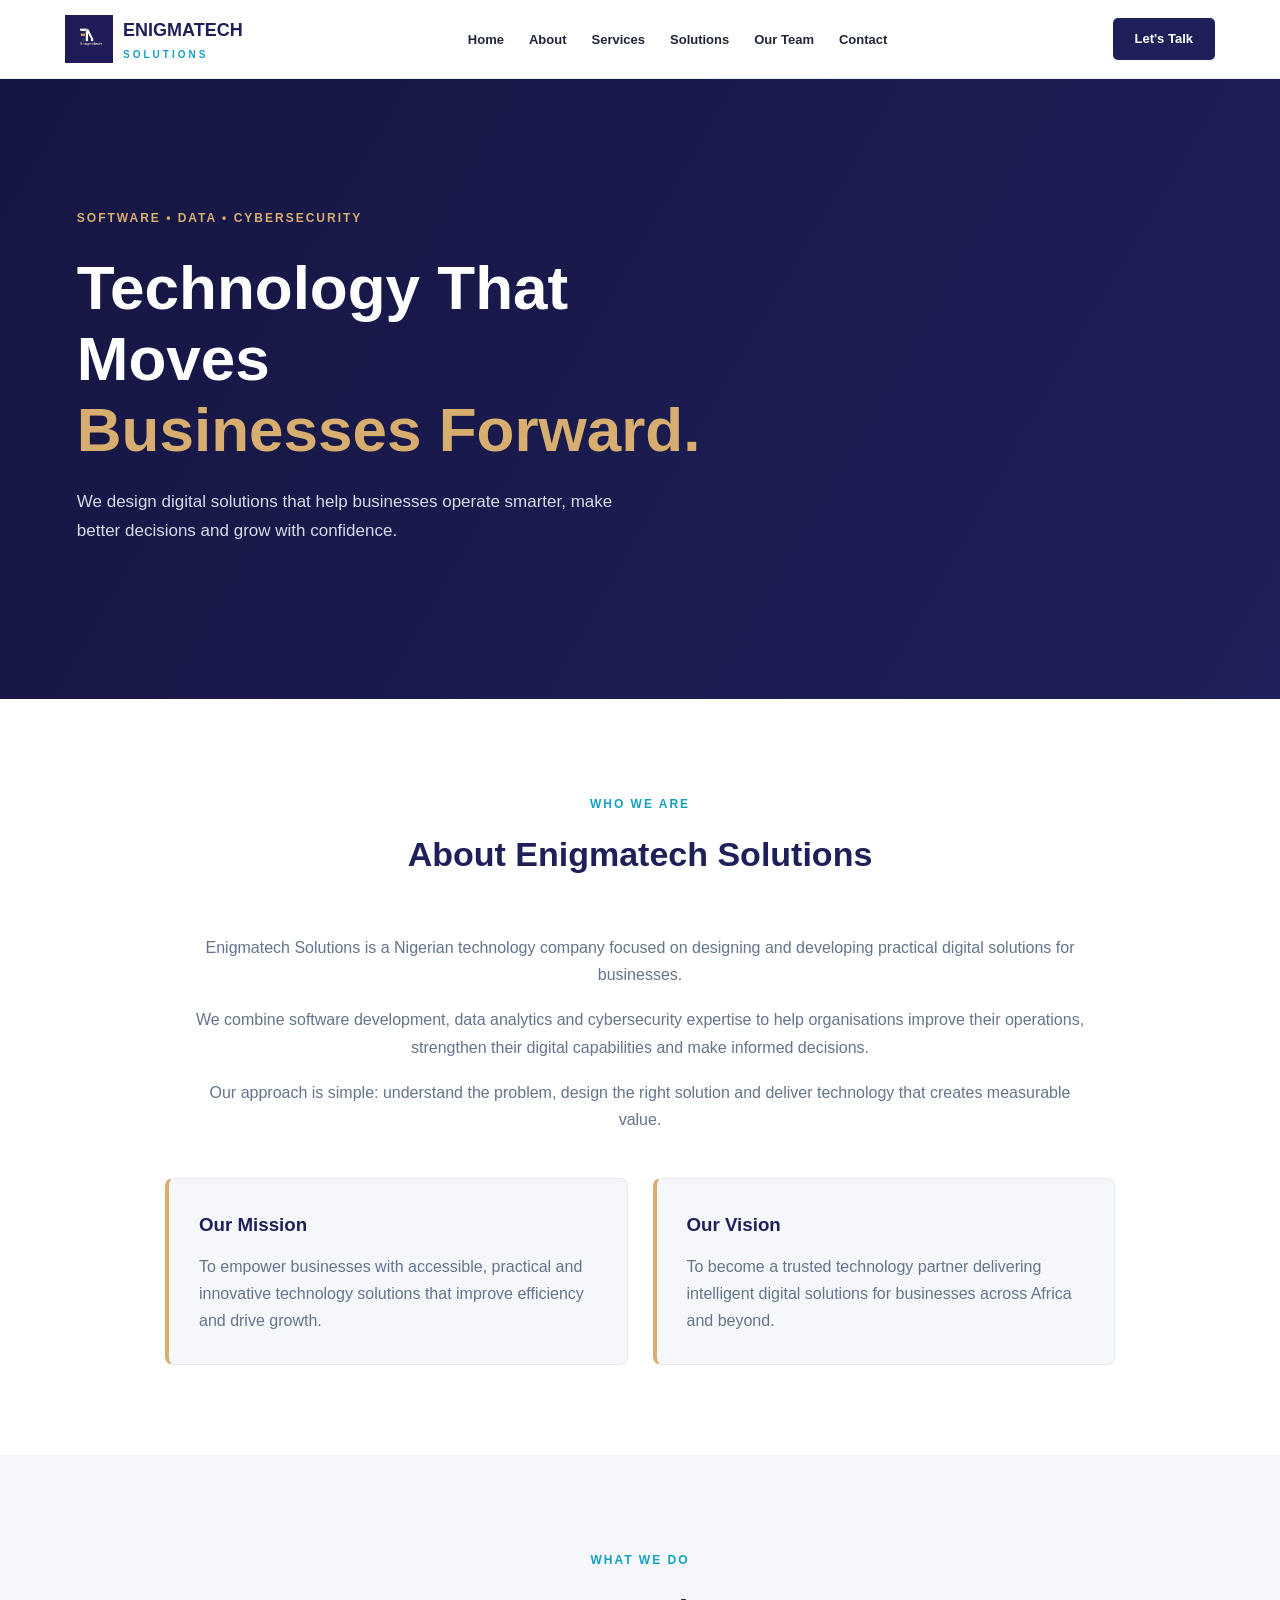
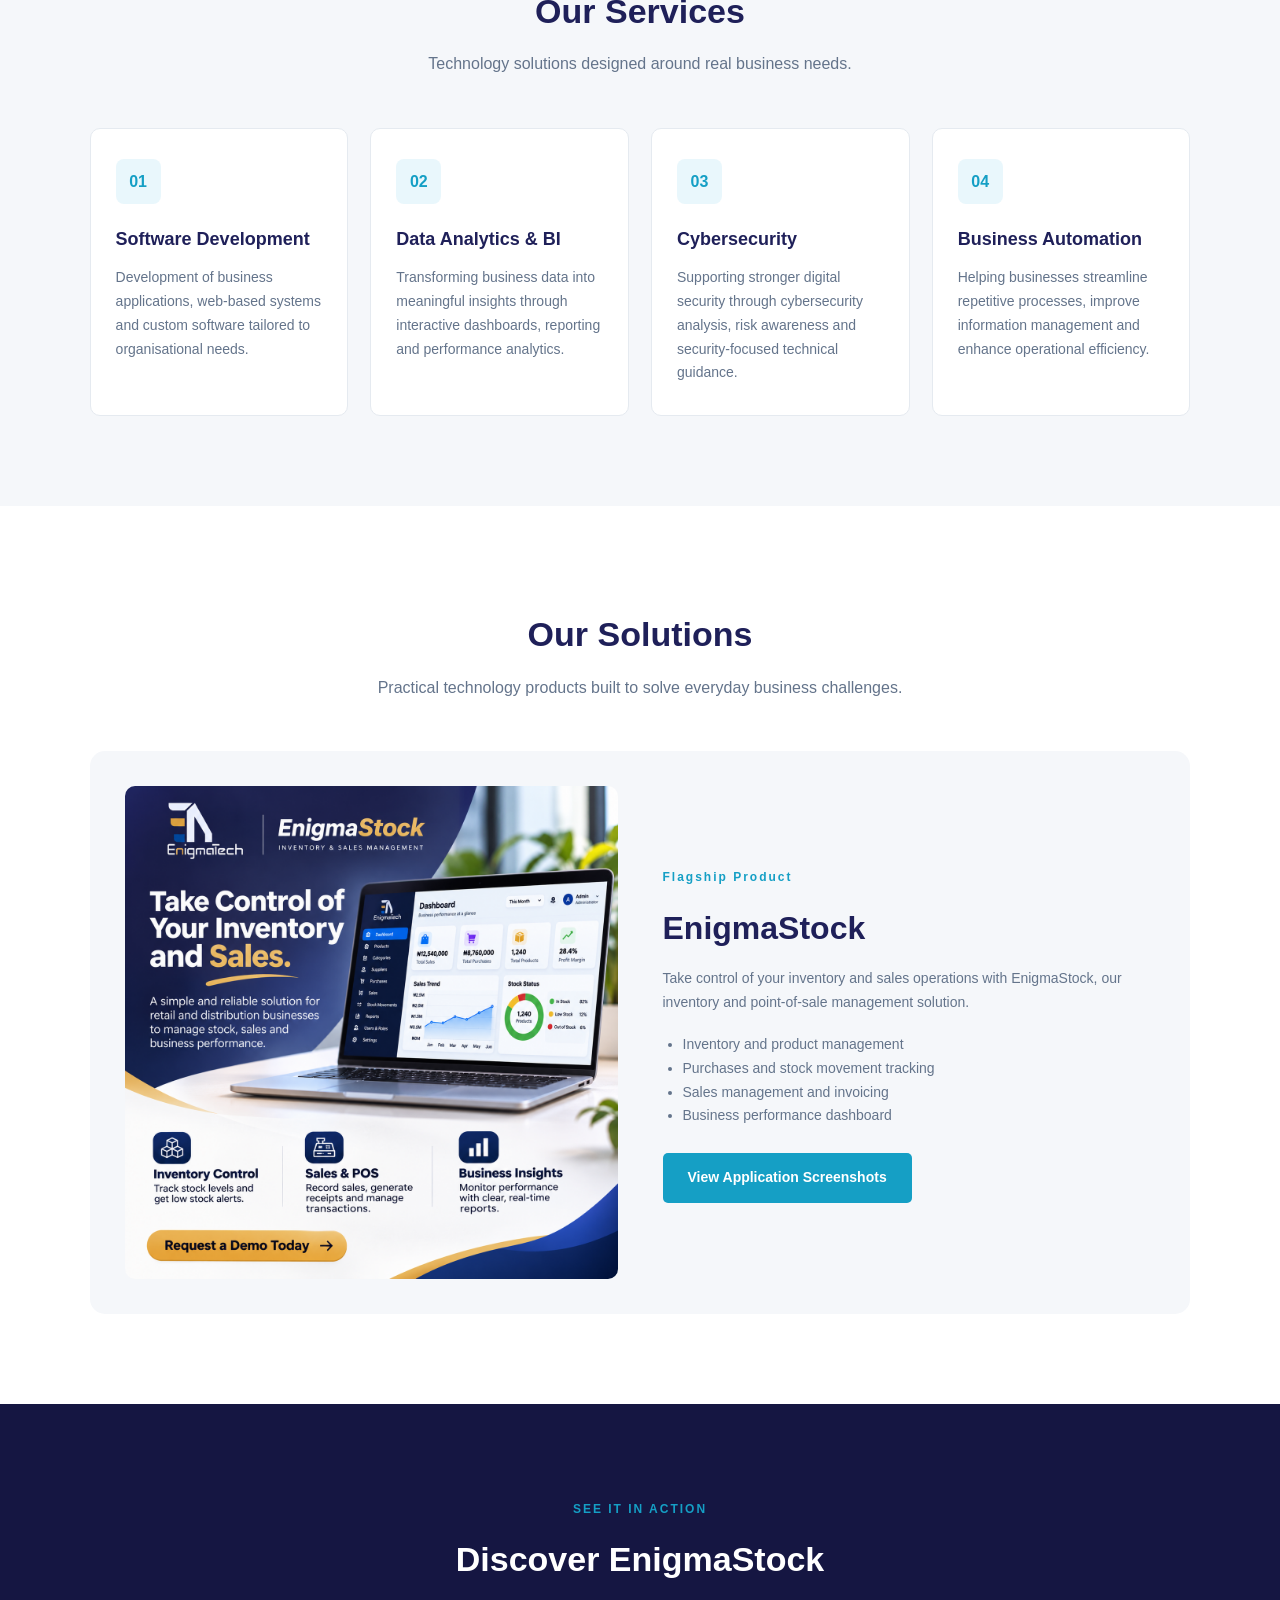
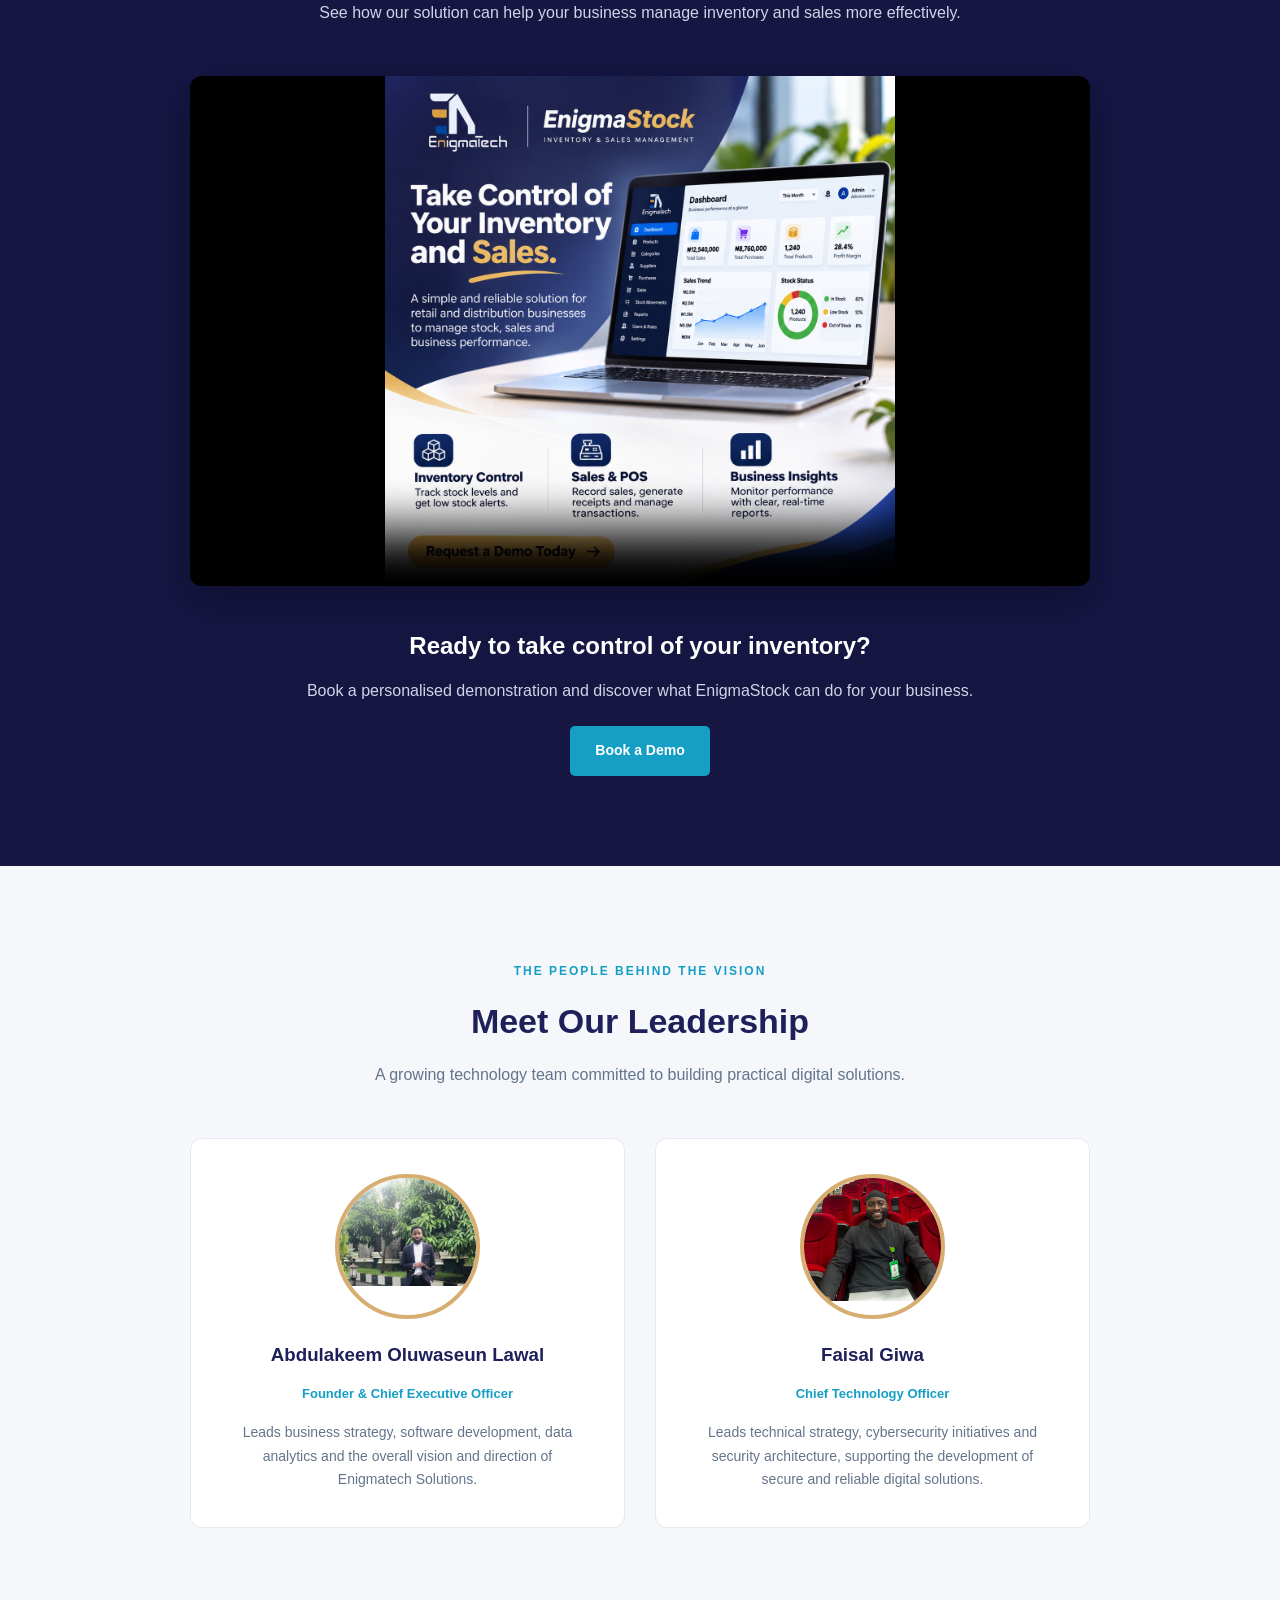
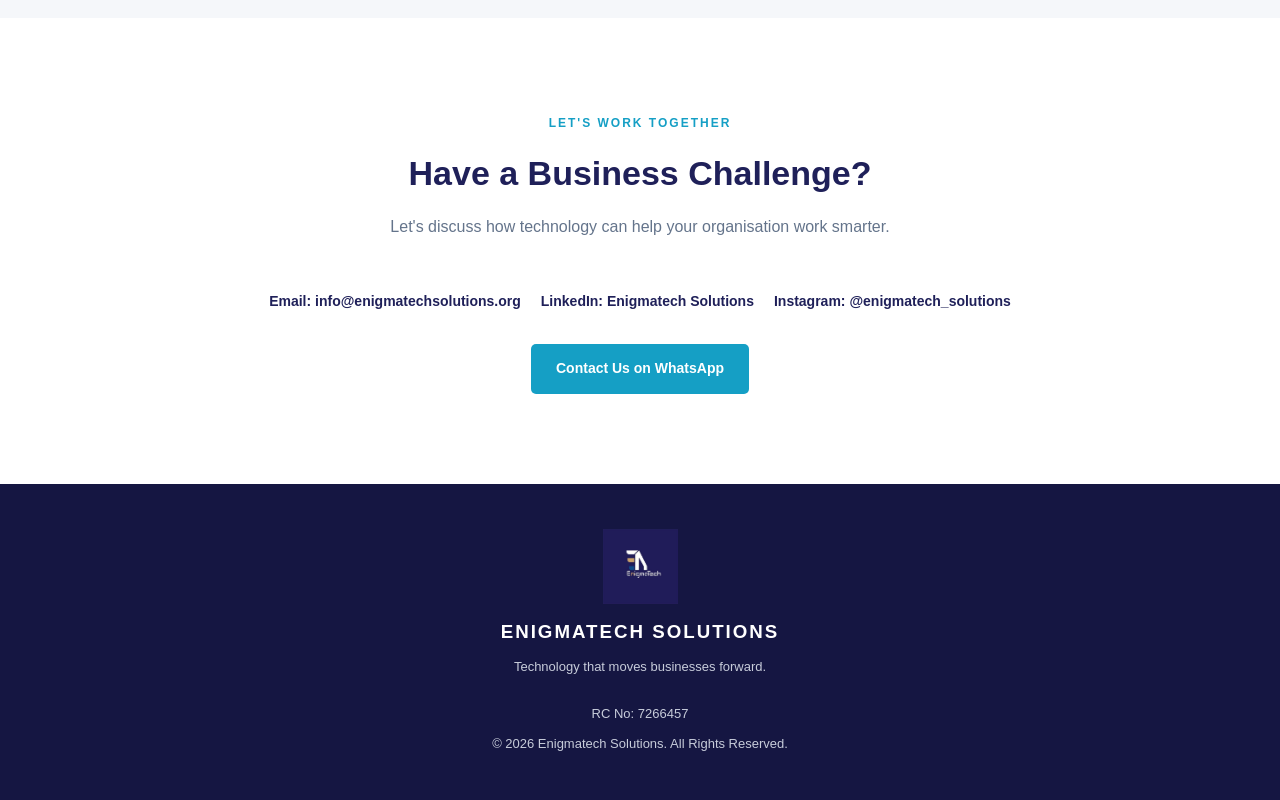
==== index.html @ f49ff9d3 "Add files via upload" ====
﻿
<!DOCTYPE html>
<html lang="en">
<head>
    <meta charset="UTF-8">
    <meta name="viewport" content="width=device-width, initial-scale=1.0">

    <meta name="description" content="Enigmatech Solutions designs digital business solutions through software development, data analytics and cybersecurity.">

    <title>Enigmatech Solutions | Digital Business Solutions</title>

    <link rel="stylesheet" href="style.css">
</head>

<body>

    <!-- NAVIGATION -->
    <header class="header">
        <nav class="navbar">

            <a href="#home" class="brand">
                <img src="images/enigmatech-logo.jpeg"
                     alt="Enigmatech Solutions Logo">
                <span>ENIGMATECH <small>SOLUTIONS</small></span>
            </a>

            <ul class="nav-links">
                <li><a href="#home">Home</a></li>
                <li><a href="#about">About</a></li>
                <li><a href="#services">Services</a></li>
                <li><a href="#solutions">Solutions</a></li>
                <li><a href="#team">Our Team</a></li>
                <li><a href="#contact">Contact</a></li>
            </ul>

            <a href="#contact" class="nav-button">Let's Talk</a>

        </nav>
    </header>


    <main>

        <!-- HERO SECTION -->
        <section id="home" class="hero">

            <div class="hero-content">

                <span class="eyebrow">
                    SOFTWARE • DATA • CYBERSECURITY
                </span>


                <h1>
                    Technology That Moves
                    <span>Businesses Forward.</span>
                </h1>

                <p>
                    We design digital solutions that help businesses
                    operate smarter, make better decisions and grow
                    with confidence.
                </p>
            </div>


        </section>


        <!-- ABOUT SECTION -->
        <section id="about" class="section about">

            <div class="section-heading">
                <span class="eyebrow">WHO WE ARE</span>
                <h2>About Enigmatech Solutions</h2>
            </div>

            <div class="about-content">

                <p>
                    Enigmatech Solutions is a Nigerian technology
                    company focused on designing and developing
                    practical digital solutions for businesses.
                </p>

                <p>
                    We combine software development, data analytics
                    and cybersecurity expertise to help organisations
                    improve their operations, strengthen their
                    digital capabilities and make informed decisions.
                </p>

                <p>
                    Our approach is simple: understand the problem,
                    design the right solution and deliver technology
                    that creates measurable value.
                </p>

            </div>

            <div class="mission-grid">

                <div class="mission-card">
                    <h3>Our Mission</h3>
                    <p>
                        To empower businesses with accessible,
                        practical and innovative technology solutions
                        that improve efficiency and drive growth.
                    </p>
                </div>

                <div class="mission-card">
                    <h3>Our Vision</h3>
                    <p>
                        To become a trusted technology partner
                        delivering intelligent digital solutions
                        for businesses across Africa and beyond.
                    </p>
                </div>

            </div>

        </section>


        <!-- SERVICES SECTION -->
        <section id="services" class="section services">

            <div class="section-heading">
                <span class="eyebrow">WHAT WE DO</span>
                <h2>Our Services</h2>
                <p>
                    Technology solutions designed around real
                    business needs.
                </p>
            </div>

            <div class="services-grid">

                <article class="service-card">
                    <div class="service-icon">01</div>
                    <h3>Software Development</h3>
                    <p>
                        Development of business applications,
                        web-based systems and custom software
                        tailored to organisational needs.
                    </p>
                </article>

                <article class="service-card">
                    <div class="service-icon">02</div>
                    <h3>Data Analytics & BI</h3>
                    <p>
                        Transforming business data into meaningful
                        insights through interactive dashboards,
                        reporting and performance analytics.
                    </p>
                </article>

                <article class="service-card">
                    <div class="service-icon">03</div>
                    <h3>Cybersecurity</h3>
                    <p>
                        Supporting stronger digital security through
                        cybersecurity analysis, risk awareness and
                        security-focused technical guidance.
                    </p>
                </article>

                <article class="service-card">
                    <div class="service-icon">04</div>
                    <h3>Business Automation</h3>
                    <p>
                        Helping businesses streamline repetitive
                        processes, improve information management
                        and enhance operational efficiency.
                    </p>
                </article>

            </div>

        </section>


        <!-- SOLUTIONS SECTION -->
        <section class="solutions section" id="solutions">
            <div class="container">
                <div class="section-heading">
                    <h2>Our Solutions</h2>
                    <p>Practical technology products built to solve everyday business challenges.</p>
                </div>

                <div class="solution-card">

                    <div class="solution-image">
                        <a href="images/enigmastock-promo.png" target="_blank">
                            <img src="images/enigmastock-promo.png"
                                 alt="EnigmaStock Inventory Management Software">
                        </a>
                    </div>

                    <div class="solution-content">
                        <span class="eyebrow">Flagship Product</span>
                        <h3>EnigmaStock</h3>

                        <p>
                            Take control of your inventory and sales operations with
                            EnigmaStock, our inventory and point-of-sale management solution.
                        </p>

                        <ul>
                            <li>Inventory and product management</li>
                            <li>Purchases and stock movement tracking</li>
                            <li>Sales management and invoicing</li>
                            <li>Business performance dashboard</li>
                        </ul>

                        <a href="screenshots.html" class="btn btn-primary">
                            View Application Screenshots
                        </a>
                    </div>
                </div>
            </div>
        </section>




        <!-- VIDEO / DEMO SECTION -->
        <section id="demo" class="section demo">

            <div class="section-heading">
                <span class="eyebrow">SEE IT IN ACTION</span>
                <h2>Discover EnigmaStock</h2>
                <p>
                    See how our solution can help your business
                    manage inventory and sales more effectively.
                </p>
            </div>

            <div class="video-container">

                <video controls preload="metadata"
                       poster="images/enigmastock-promo.png">

                    <source src="videos/enigmastock-teaser.mp4"
                            type="video/mp4">

                    Your browser does not support video playback.

                </video>

            </div>

            <div class="demo-cta">
                <h3>Ready to take control of your inventory?</h3>

                <p>
                    Book a personalised demonstration and discover
                    what EnigmaStock can do for your business.
                </p>

                <a href="#contact" class="btn btn-primary">
                    Book a Demo
                </a>
            </div>

        </section>


        <!-- TEAM SECTION -->
        <section id="team" class="section team">

            <div class="section-heading">
                <span class="eyebrow">THE PEOPLE BEHIND THE VISION</span>
                <h2>Meet Our Leadership</h2>
                <p>
                    A growing technology team committed to
                    building practical digital solutions.
                </p>
            </div>

            <div class="team-grid">

                <article class="team-card">

                    <div class="team-photo">
                        <a href="images/profile-photo.jpeg" target="_blank">
                            <img src="images/profile-photo.jpeg"
                                 alt="Abdulakeem Oluwaseun Lawal">
                        </a>
                    </div>

                    <h3>Abdulakeem Oluwaseun Lawal</h3>

                    <span class="team-role">
                        Founder & Chief Executive Officer
                    </span>

                    <p>
                        Leads business strategy, software development,
                        data analytics and the overall vision
                        and direction of Enigmatech Solutions.
                    </p>

                </article>


                <article class="team-card">

                    <div class="team-photo">
                        <a href="images/faisal-photo.jpeg" target="_blank">
                            <img src="images/faisal-photo.jpeg"
                                 alt="Faisal Giwa">
                        </a>
                    </div>

                    <h3>Faisal Giwa</h3>

                    <span class="team-role">
                        Chief Technology Officer
                    </span>

                    <p>
                        Leads technical strategy, cybersecurity
                        initiatives and security architecture,
                        supporting the development of secure
                        and reliable digital solutions.
                    </p>

                </article>

            </div>

        </section>


        <!-- CONTACT SECTION -->
        <section id="contact" class="section contact">

            <div class="section-heading">
                <span class="eyebrow">LET'S WORK TOGETHER</span>
                <h2>Have a Business Challenge?</h2>

                <p>
                    Let's discuss how technology can help your
                    organisation work smarter.
                </p>
            </div>

            <!-- Email -->
            <div class="contact-details">

                <a href="mailto:info@enigmatechsolutions.org">
                    Email: info@enigmatechsolutions.org
                </a>



                <!-- LinkedIn -->
                <a href="https://www.linkedin.com/company/111753761/"
                   target="_blank"
                   rel="noopener noreferrer">
                    LinkedIn: Enigmatech Solutions
                </a>

                <!-- Instagram -->
                <a href="https://www.instagram.com/enigmatech_solutions/"
                   target="_blank" rel="noopener noreferrer">
                    Instagram: @enigmatech_solutions
                </a>

            </div>

            <a href="https://wa.me/2349031794332?text=Hello%20Enigmatech%20Solutions.%20I%20would%20like%20to%20make%20an%20enquiry."
               class="btn btn-primary"
               target="_blank"
               rel="noopener noreferrer">
                Contact Us on WhatsApp
            </a>

        </section>

    </main>


    <!-- FOOTER -->
    <footer class="footer">

        <div class="footer-brand">
            <img src="images/enigmatech-logo.jpeg"
                 alt="Enigmatech Solutions Logo">

            <h3>ENIGMATECH SOLUTIONS</h3>
            <p>Technology that moves businesses forward.</p>
        </div>

        <p>RC No: 7266457</p>

        <p>
            &copy; 2026 Enigmatech Solutions.
            All Rights Reserved.
        </p>

    </footer>


    <script src="script.js"></script>
    <!-- TEAM IMAGE VIEWER -->
    <div id="imageViewer" class="image-viewer"
         onclick="closeImage()">

        <button class="close-viewer"
                aria-label="Close image">
            &times;
        </button>

        <img id="expandedImage"
             src=""
             alt="Expanded team portrait"
             onclick="event.stopPropagation()">

    </div>

    <script>
    function moveGallery(direction) {
    const track = document.getElementById("screenshotTrack");

    track.scrollBy({
    left: direction * 310,
    behavior: "smooth"
    });
    }

    function openImage(image) {
    document.getElementById("expandedImage").src = image.src;
    document.getElementById("imageViewer").style.display = "flex";
    }

    function closeImage() {
    document.getElementById("imageViewer").style.display = "none";
    }

    document.addEventListener("keydown", function(event) {
    if (event.key === "Escape") {
    closeImage();
    }
    });
    </script>
</body>
</html>
---- style.css ----
﻿
/* =================================
   ENIGMATECH SOLUTIONS
   Main Website Styles
================================= */

:root {
    --navy: #1F2059;
    --navy-dark: #151642;
    --cyan: #159FC5;
    --cyan-light: #E9F7FC;
    --gold: #D8AD70;
    --white: #FFFFFF;
    --light: #F5F7FA;
    --dark: #202638;
    --muted: #64748B;
    --border: #E5EAF0;
}

* {
    margin: 0;
    padding: 0;
    box-sizing: border-box;
    scroll-behavior: smooth;
}

body {
    font-family: "Segoe UI", Arial, sans-serif;
    color: var(--dark);
    background: var(--white);
    line-height: 1.7;
}

a {
    text-decoration: none;
    color: inherit;
}

img {
    max-width: 100%;
    display: block;
}

/* NAVIGATION */

.header {
    width: 100%;
    background: var(--white);
    border-bottom: 1px solid var(--border);
    position: sticky;
    top: 0;
    z-index: 1000;
}

.navbar {
    max-width: 1200px;
    margin: auto;
    padding: 15px 25px;
    display: flex;
    align-items: center;
    justify-content: space-between;
    gap: 25px;
}

.brand {
    display: flex;
    align-items: center;
    gap: 10px;
    color: var(--navy);
    font-size: 18px;
    font-weight: 800;
}

    .brand img {
        width: 48px;
        height: 48px;
        object-fit: contain;
    }

    .brand small {
        display: block;
        font-size: 10px;
        letter-spacing: 3px;
        color: var(--cyan);
    }

.nav-links {
    display: flex;
    align-items: center;
    gap: 25px;
    list-style: none;
}

    .nav-links a {
        font-size: 13px;
        font-weight: 600;
        transition: 0.3s;
    }

        .nav-links a:hover {
            color: var(--cyan);
        }

.nav-button {
    background: var(--navy);
    color: var(--white);
    padding: 10px 22px;
    border-radius: 5px;
    font-size: 13px;
    font-weight: 600;
    transition: 0.3s;
}

    .nav-button:hover {
        background: var(--cyan);
    }

/* BUTTONS */

.btn {
    display: inline-block;
    padding: 13px 25px;
    border-radius: 5px;
    font-size: 14px;
    font-weight: 600;
    transition: 0.3s;
}

.btn-primary {
    background: var(--cyan);
    color: var(--white);
}

    .btn-primary:hover {
        background: var(--navy);
        transform: translateY(-2px);
    }

.btn-outline {
    border: 1px solid rgba(255,255,255,0.7);
    color: var(--white);
}

    .btn-outline:hover {
        background: var(--white);
        color: var(--navy);
    }

/* HERO SECTION */

.hero {
    min-height: 620px;
    background: linear-gradient( 120deg, var(--navy-dark), var(--navy) );
    display: flex;
    align-items: center;
    justify-content: space-between;
    padding: 80px max(calc((100% - 1150px) / 2), 6%);
    gap: 50px;
    color: var(--white);
}

.hero-content {
    max-width: 650px;
}

.eyebrow {
    color: var(--cyan);
    font-size: 12px;
    font-weight: 800;
    letter-spacing: 2px;
}

.hero .eyebrow {
    color: var(--gold);
}

.hero h1 {
    font-size: clamp(38px, 5vw, 62px);
    line-height: 1.15;
    margin: 22px 0;
}

    .hero h1 span {
        color: var(--gold);
        display: block;
    }

.hero-content > p {
    color: #D6DBE9;
    font-size: 17px;
    max-width: 570px;
    margin-bottom: 30px;
}

.hero-buttons {
    display: flex;
    flex-wrap: wrap;
    gap: 15px;
}

.hero-registration {
    margin-top: 35px;
    color: #C4C9DB;
    font-size: 12px;
    letter-spacing: 1px;
}

.hero-visual {
    width: 320px;
    min-width: 240px;
    padding: 30px;
    background: rgba(255,255,255,0.07);
    border: 1px solid rgba(255,255,255,0.15);
    border-radius: 20px;
}

    .hero-visual img {
        width: 100%;
        border-radius: 8px;
    }

/* GENERAL SECTIONS */

.section {
    padding: 90px 7%;
}

.section-heading {
    text-align: center;
    max-width: 720px;
    margin: 0 auto 50px;
}

    .section-heading h2 {
        font-size: 34px;
        color: var(--navy);
        margin: 10px 0;
    }

    .section-heading p {
        color: var(--muted);
    }

/* ABOUT */

.about-content {
    max-width: 900px;
    margin: auto;
    text-align: center;
}

    .about-content p {
        margin-bottom: 18px;
        color: var(--muted);
    }

.mission-grid {
    display: grid;
    grid-template-columns: repeat(2, 1fr);
    gap: 25px;
    max-width: 950px;
    margin: 45px auto 0;
}

.mission-card {
    padding: 30px;
    border: 1px solid var(--border);
    border-left: 4px solid var(--gold);
    border-radius: 8px;
    background: var(--light);
}

    .mission-card h3 {
        color: var(--navy);
        margin-bottom: 12px;
    }

    .mission-card p {
        color: var(--muted);
    }

/* SERVICES */

.services {
    background: var(--light);
}

.services-grid {
    display: grid;
    grid-template-columns: repeat(4, 1fr);
    gap: 22px;
}

.service-card {
    background: var(--white);
    padding: 30px 25px;
    border: 1px solid var(--border);
    border-radius: 10px;
    transition: 0.3s;
}

    .service-card:hover {
        transform: translateY(-7px);
        border-color: var(--cyan);
        box-shadow: 0 12px 30px rgba(31,32,89,0.08);
    }

.service-icon {
    width: 45px;
    height: 45px;
    background: var(--cyan-light);
    color: var(--cyan);
    display: grid;
    place-items: center;
    border-radius: 8px;
    font-weight: 800;
    margin-bottom: 20px;
}

.service-card h3 {
    color: var(--navy);
    font-size: 18px;
    margin-bottom: 12px;
}

.service-card p {
    color: var(--muted);
    font-size: 14px;
}

/* SOLUTIONS */

.solution-card {
    display: grid;
    grid-template-columns: 1fr 1fr;
    gap: 45px;
    align-items: center;
    max-width: 1100px;
    margin: auto;
    padding: 35px;
    background: var(--light);
    border-radius: 15px;
}

.solution-image img {
    width: 100%;
    border-radius: 10px;
}

.project-label {
    color: var(--cyan);
    font-size: 11px;
    font-weight: 800;
    letter-spacing: 2px;
}

.solution-content h3 {
    color: var(--navy);
    font-size: 32px;
    margin: 12px 0;
}

.solution-content p,
.solution-content li {
    color: var(--muted);
    font-size: 14px;
}

.solution-content ul {
    padding-left: 20px;
    margin: 18px 0 25px;
}

/* VIDEO DEMO */

.demo {
    background: var(--navy-dark);
    color: var(--white);
}

    .demo .section-heading h2 {
        color: var(--white);
    }

    .demo .section-heading p {
        color: #CFD5E6;
    }

.video-container {
    max-width: 900px;
    margin: auto;
    background: #000;
    border-radius: 12px;
    overflow: hidden;
    box-shadow: 0 15px 40px rgba(0,0,0,0.25);
}

    .video-container video {
        width: 100%;
        display: block;
        max-height: 510px;
    }

.demo-cta {
    text-align: center;
    margin-top: 40px;
}

    .demo-cta h3 {
        font-size: 24px;
        margin-bottom: 10px;
    }

    .demo-cta p {
        color: #CFD5E6;
        margin-bottom: 22px;
    }

/* TEAM */

.team {
    background: var(--light);
}

.team-grid {
    display: grid;
    grid-template-columns: repeat(2, 1fr);
    gap: 30px;
    max-width: 900px;
    margin: auto;
}

.team-card {
    background: var(--white);
    border: 1px solid var(--border);
    padding: 35px;
    text-align: center;
    border-radius: 12px;
    transition: 0.3s;
}

    .team-card:hover {
        transform: translateY(-5px);
        box-shadow: 0 12px 30px rgba(31,32,89,0.08);
    }

.team-avatar {
    width: 85px;
    height: 85px;
    display: grid;
    place-items: center;
    margin: 0 auto 20px;
    border-radius: 50%;
    background: var(--navy);
    color: var(--gold);
    font-size: 25px;
    font-weight: 800;
}

.team-card h3 {
    color: var(--navy);
    margin-bottom: 8px;
}

.team-role {
    color: var(--cyan);
    font-size: 13px;
    font-weight: 700;
}

.team-card p {
    color: var(--muted);
    font-size: 14px;
    margin-top: 15px;
}

/* CONTACT */

.contact {
    text-align: center;
}

.contact-details {
    display: flex;
    flex-wrap: wrap;
    justify-content: center;
    gap: 20px;
    margin-bottom: 30px;
}

    .contact-details a {
        color: var(--navy);
        font-size: 14px;
        font-weight: 600;
    }

        .contact-details a:hover {
            color: var(--cyan);
        }

/* FOOTER */

.footer {
    background: var(--navy-dark);
    color: var(--white);
    text-align: center;
    padding: 45px 20px;
}

.footer-brand {
    margin-bottom: 25px;
}

    .footer-brand img {
        width: 75px;
        height: 75px;
        object-fit: contain;
        margin: 0 auto 12px;
    }

    .footer-brand h3 {
        letter-spacing: 2px;
    }

    .footer-brand p,
    .footer > p {
        color: #C7CCDA;
        font-size: 13px;
        margin-top: 8px;
    }

/* RESPONSIVE DESIGN */

@media (max-width: 950px) {

    .navbar {
        flex-wrap: wrap;
    }

    .nav-links {
        gap: 15px;
        flex-wrap: wrap;
    }

    .services-grid {
        grid-template-columns: repeat(2, 1fr);
    }

    .hero {
        padding: 70px 6%;
    }
}

@media (max-width: 650px) {

    .navbar {
        justify-content: center;
    }

    .nav-links {
        justify-content: center;
        gap: 12px;
    }

        .nav-links a {
            font-size: 12px;
        }

    .nav-button {
        display: none;
    }

    .hero {
        flex-direction: column;
        text-align: center;
        padding: 65px 7%;
    }

    .hero-buttons {
        justify-content: center;
    }

    .hero-visual {
        width: 230px;
        min-width: 0;
    }

    .section {
        padding: 65px 6%;
    }

    .section-heading h2 {
        font-size: 28px;
    }

    .mission-grid,
    .services-grid,
    .solution-card,
    .team-grid {
        grid-template-columns: 1fr;
    }

    .solution-card {
        padding: 20px;
    }

    .contact-details {
        flex-direction: column;
    }
}
.team-photo {
    width: 145px;
    height: 145px;
    margin: 0 auto 20px;
    border-radius: 50%;
    overflow: hidden;
    border: 4px solid var(--gold);
}

    .team-photo img {
        width: 100%;
        height: 100%;
        object-fit: cover;
        object-position: center top;
    }


/* ==========================================
   ENIGMASTOCK SOLUTIONS IMAGE
========================================== */

.app-gallery {
    background: #ffffff;
}

/* Promotional image in Our Solutions */
.solution-image a {
    display: block;
    cursor: pointer;
}

.solution-image img {
    transition: transform 0.3s ease;
}

    .solution-image img:hover {
        transform: scale(1.02);
    }


/* ==========================================
   SCREENSHOTS PAGE HEADER
========================================== */

.gallery-header {
    text-align: center;
    padding: 55px 20px 35px;
    background: #f5f7fa;
}

    .gallery-header h1 {
        color: var(--navy);
        margin-top: 25px;
    }


/* ==========================================
   HORIZONTAL SCREENSHOT CAROUSEL
========================================== */

.gallery-carousel {
    position: relative;
    width: 100%;
    margin: 40px auto 15px;
}

.screenshot-track {
    display: flex;
    gap: 25px;
    overflow-x: auto;
    scroll-behavior: smooth;
    scroll-snap-type: x mandatory;
    padding: 25px 10px 35px;
    scrollbar-width: none;
}

    .screenshot-track::-webkit-scrollbar {
        display: none;
    }

/* Individual screenshot cards */

.screenshot-slide {
    flex: 0 0 280px;
    scroll-snap-align: center;
    text-align: center;
    padding: 14px;
    background: #ffffff;
    border-radius: 14px;
    box-shadow: 0 5px 20px rgba(0, 0, 0, 0.07);
    transition: transform 0.3s ease, box-shadow 0.3s ease;
}

    .screenshot-slide:hover {
        transform: translateY(-7px);
        box-shadow: 0 12px 28px rgba(0, 0, 0, 0.14);
    }

    /* Screenshot images */

    .screenshot-slide img {
        display: block;
        width: 100%;
        height: 390px;
        object-fit: contain;
        border-radius: 9px;
        cursor: zoom-in;
        transition: transform 0.3s ease;
    }

        .screenshot-slide img:hover {
            transform: scale(1.04);
        }

    .screenshot-slide h3 {
        color: var(--navy);
        font-size: 16px;
        margin: 15px 0 5px;
    }


/* ==========================================
   PREVIOUS AND NEXT NAVIGATION ARROWS
========================================== */

.gallery-arrow {
    position: absolute;
    top: 45%;
    z-index: 5;
    width: 45px;
    height: 45px;
    border: none;
    border-radius: 50%;
    background: var(--navy);
    color: #ffffff;
    font-size: 20px;
    cursor: pointer;
    opacity: 0;
    transition: opacity 0.3s ease;
}

.gallery-carousel:hover .gallery-arrow {
    opacity: 1;
}

.gallery-arrow.prev {
    left: -15px;
}

.gallery-arrow.next {
    right: -15px;
}

.gallery-hint {
    text-align: center;
    color: var(--muted);
    font-size: 13px;
    margin-bottom: 30px;
}


/* ==========================================
   FULL-SCREEN IMAGE VIEWER
========================================== */

.image-viewer {
    display: none;
    position: fixed;
    inset: 0;
    z-index: 9999;
    background: rgba(10, 12, 30, 0.96);
    align-items: center;
    justify-content: center;
    padding: 25px;
}

    .image-viewer img {
        max-width: 90vw;
        max-height: 90vh;
        width: auto;
        height: auto;
        object-fit: contain;
        border-radius: 10px;
    }

.close-viewer {
    position: absolute;
    top: 20px;
    right: 30px;
    color: #ffffff;
    background: transparent;
    border: none;
    font-size: 42px;
    cursor: pointer;
}


/* ==========================================
   MOBILE RESPONSIVENESS
========================================== */

@media (max-width: 768px) {

    .screenshot-slide {
        flex: 0 0 75%;
    }

        .screenshot-slide img {
            height: 340px;
        }

    .gallery-arrow {
        display: none;
    }

    .screenshot-track {
        padding-left: 15px;
        padding-right: 15px;
    }

    .image-viewer img {
        max-width: 96vw;
        max-height: 85vh;
    }
}


/* Full-screen portrait image viewer */
.image-viewer {
    display: none;
    position: fixed;
    inset: 0;
    z-index: 9999;
    background: rgba(10, 12, 30, 0.96);
    align-items: center;
    justify-content: center;
    padding: 25px;
}

    .image-viewer img {
        max-height: 90vh;
        max-width: 90vw;
        width: auto;
        height: auto;
        object-fit: contain;
        border-radius: 8px;
    }

.close-viewer {
    position: absolute;
    top: 20px;
    right: 30px;
    color: white;
    background: transparent;
    border: none;
    font-size: 40px;
    cursor: pointer;
}

@media (max-width: 768px) {
    .screenshot-grid {
        grid-template-columns: 1fr;
    }

    .screenshot-item img {
        height: 250px;
    }

    .image-viewer img {
        max-width: 96vw;
        max-height: 85vh;
    }
}

.solution-actions {
    display: flex;
    flex-wrap: wrap;
    gap: 12px;
    margin-top: 25px;
}

.btn-secondary {
    background: var(--navy);
    color: white;
    border: none;
    cursor: pointer;
}

.team-contact-panel {
    display: none;
    margin-top: 18px;
    padding: 20px;
    background: white;
    border: 1px solid var(--border);
    border-radius: 10px;
}

    .team-contact-panel.show {
        display: block;
    }

    .team-contact-panel a {
        display: inline-block;
        margin: 8px 12px 0 0;
        color: var(--cyan);
        font-weight: 600;
        text-decoration: none;
    }

/* Clickable team portraits */
.team-photo img {
    cursor: zoom-in;
    transition: transform 0.3s ease;
}

    .team-photo img:hover {
        transform: scale(1.04);
    }

/* Full-screen image viewer */
.image-viewer {
    display: none;
    position: fixed;
    inset: 0;
    z-index: 9999;
    background: rgba(10, 12, 30, 0.96);
    align-items: center;
    justify-content: center;
    padding: 25px;
}

    .image-viewer img {
        max-width: 90vw;
        max-height: 90vh;
        width: auto;
        height: auto;
        object-fit: contain;
        border-radius: 10px;
    }

.close-viewer {
    position: absolute;
    top: 20px;
    right: 30px;
    color: white;
    background: transparent;
    border: none;
    font-size: 42px;
    cursor: pointer;
}
.team-photo a {
    display: inline-block;
    cursor: zoom-in;
}

.team-photo img {
    cursor: zoom-in;
    transition: transform 0.3s ease;
}

    .team-photo img:hover {
        transform: scale(1.05);
    }
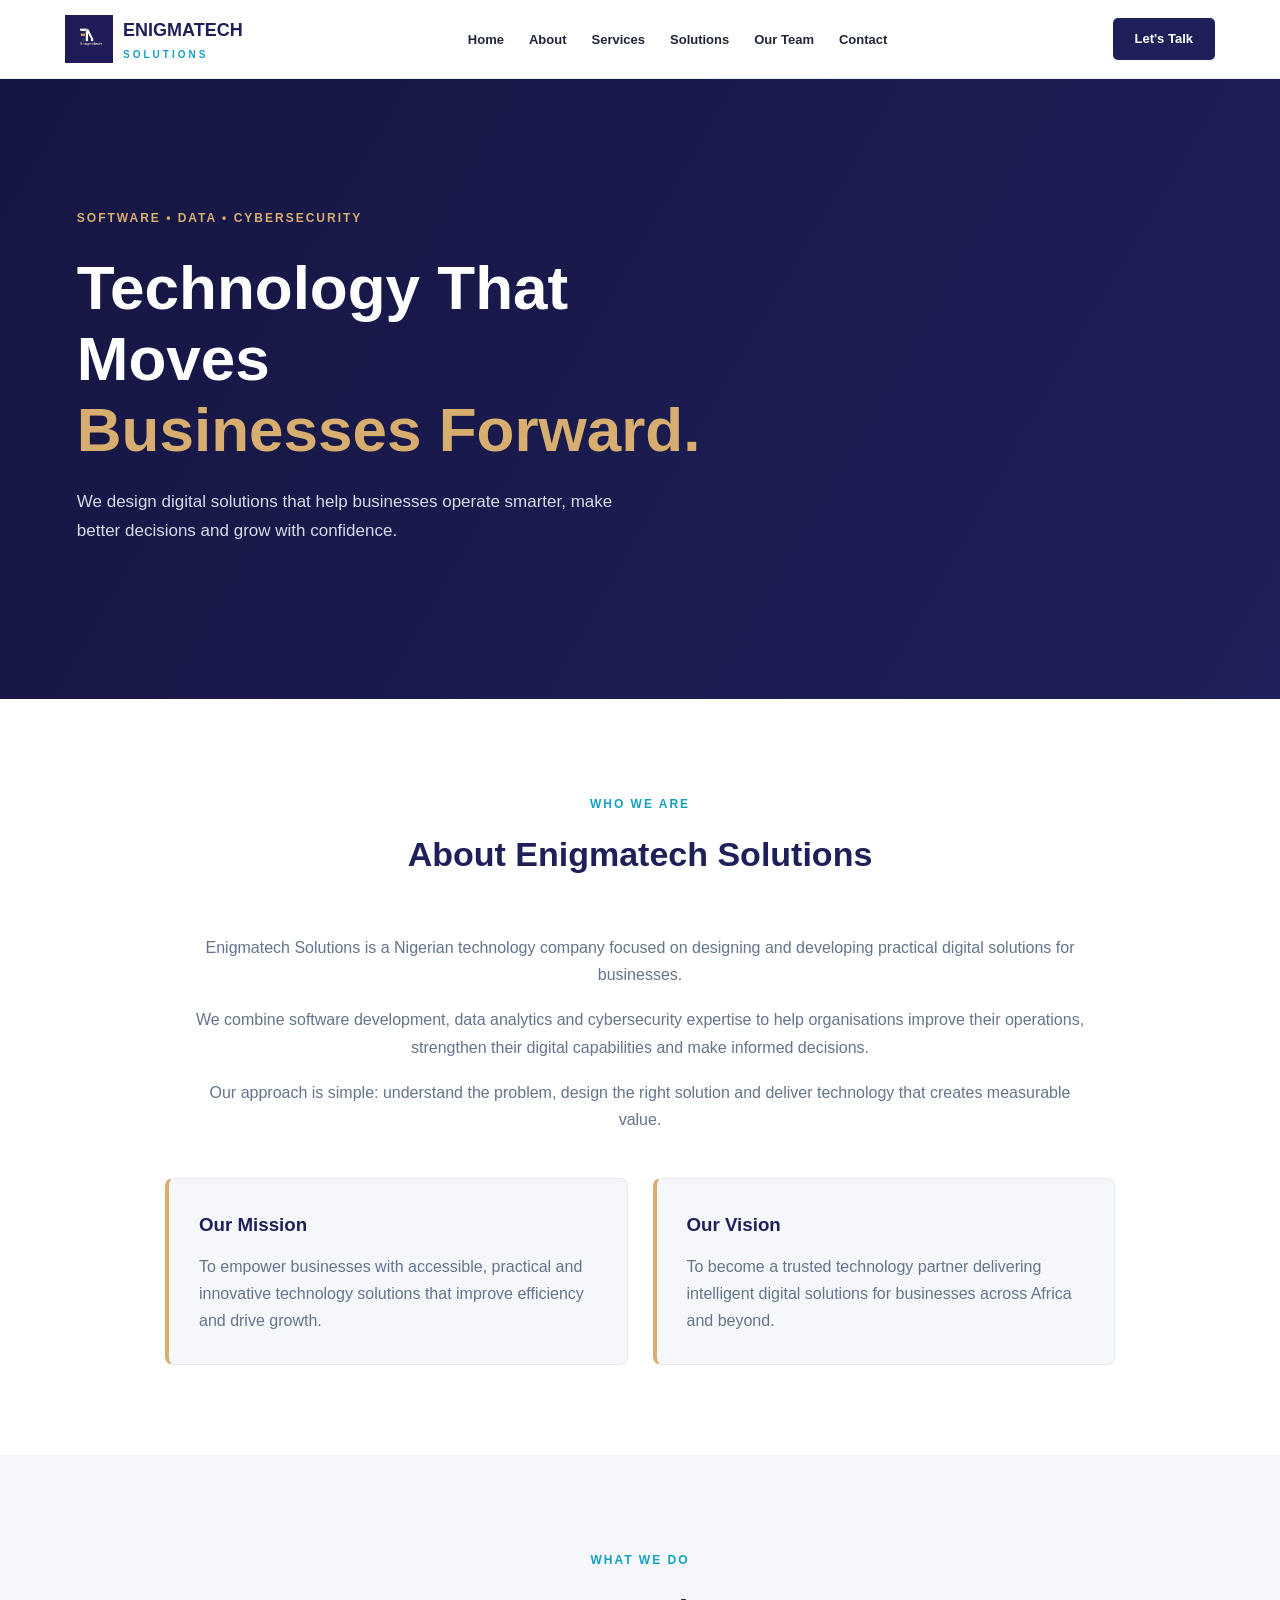
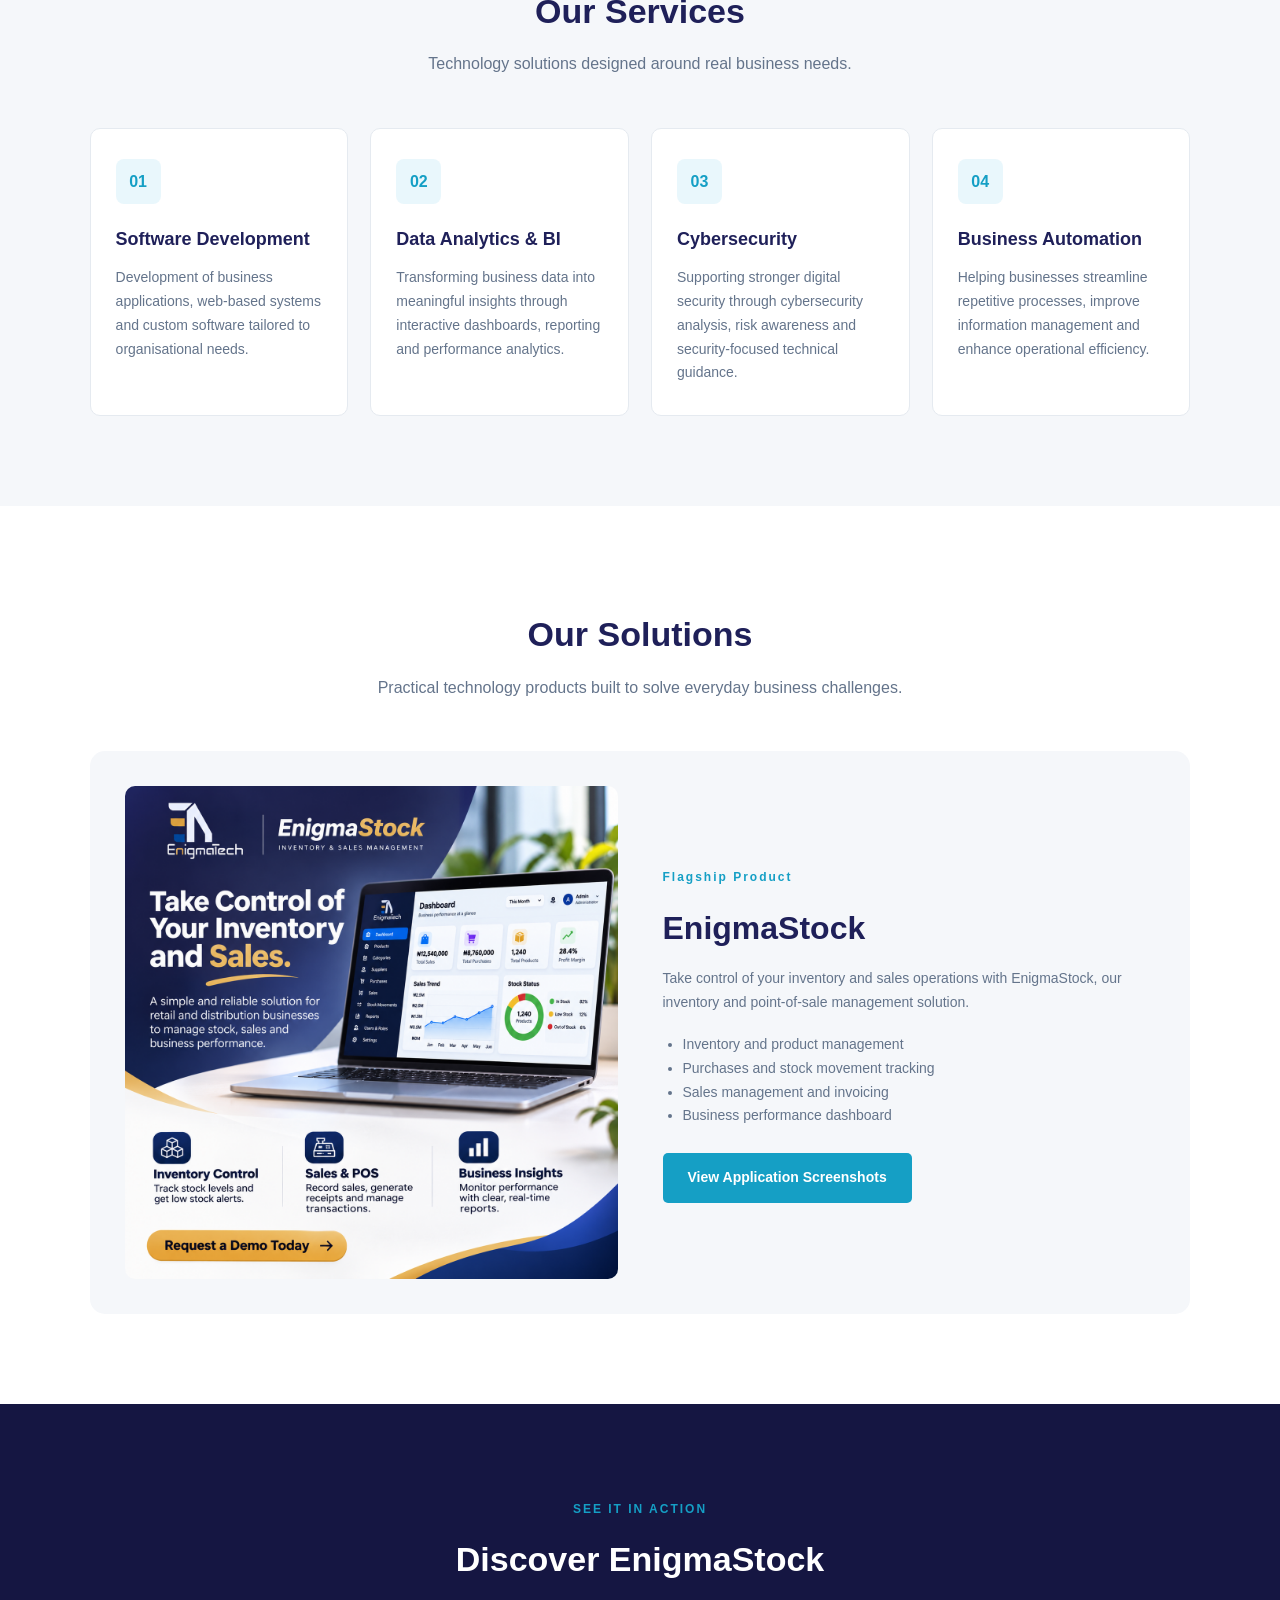
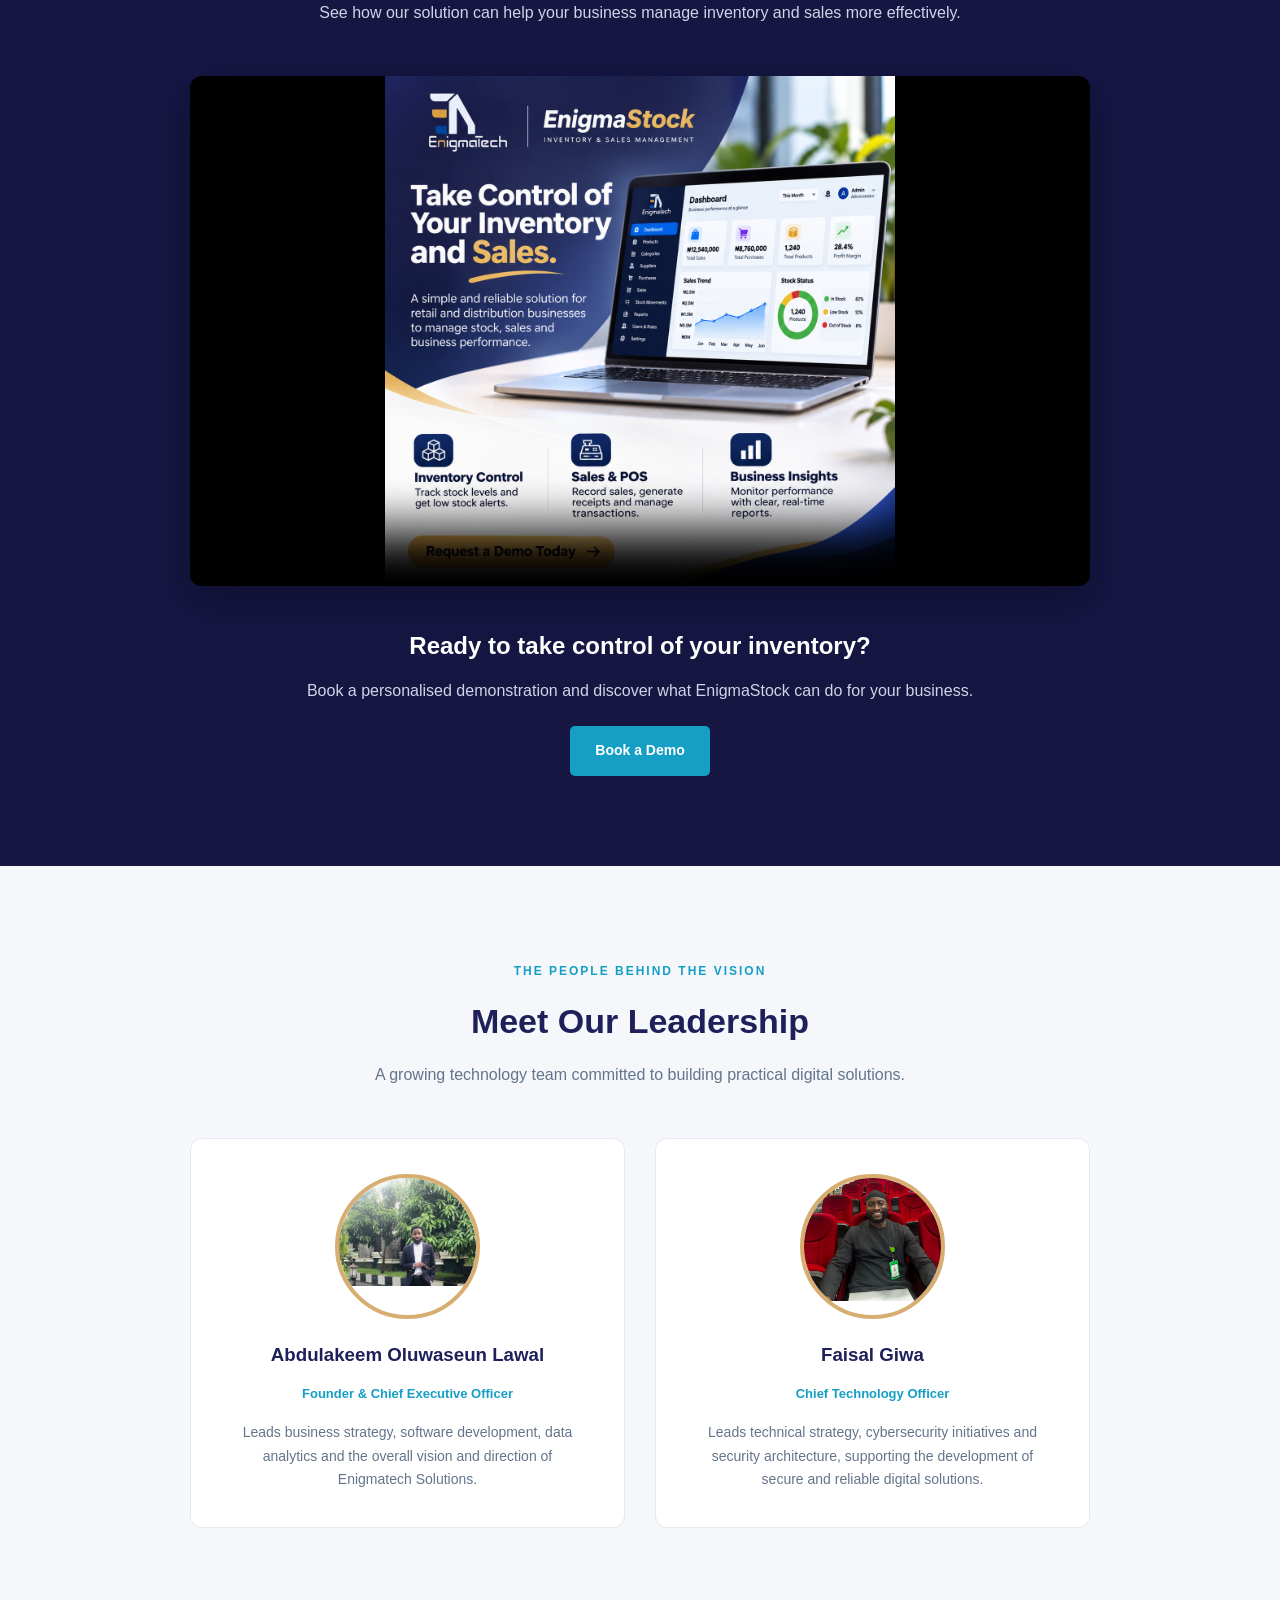
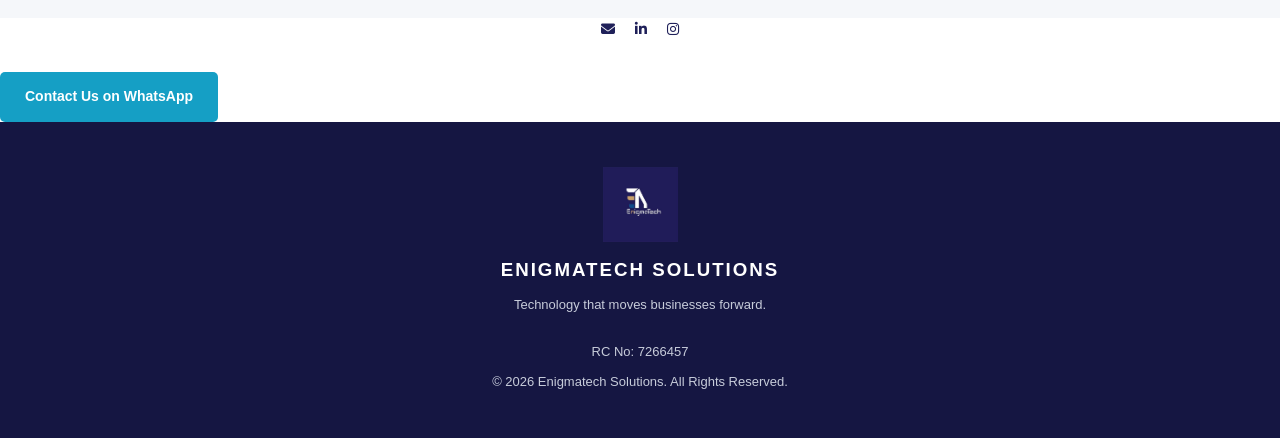
==== commit 3ea82665: "Include Font Awesome for icon support Added Font Awesome stylesheet for icons." ====
--- a/index.html
+++ b/index.html
@@ -10,6 +10,8 @@
     <title>Enigmatech Solutions | Digital Business Solutions</title>
 
     <link rel="stylesheet" href="style.css">
+      <link rel="stylesheet"
+        href="https://cdnjs.cloudflare.com/ajax/libs/font-awesome/6.5.2/css/all.min.css">
 </head>
 
 <body>
@@ -243,7 +245,7 @@
                 <video controls preload="metadata"
                        poster="images/enigmastock-promo.png">
 
-                    <source src="videos/enigmastock-teaser.mp4"
+                    <source src="videos/EnigmaStock-teaser.mp4"
                             type="video/mp4">
 
                     Your browser does not support video playback.
@@ -335,43 +337,36 @@
         </section>
 
 
-        <!-- CONTACT SECTION -->
-        <section id="contact" class="section contact">
-
-            <div class="section-heading">
-                <span class="eyebrow">LET'S WORK TOGETHER</span>
-                <h2>Have a Business Challenge?</h2>
-
-                <p>
-                    Let's discuss how technology can help your
-                    organisation work smarter.
-                </p>
-            </div>
-
-            <!-- Email -->
-            <div class="contact-details">
-
-                <a href="mailto:info@enigmatechsolutions.org">
-                    Email: info@enigmatechsolutions.org
-                </a>
-
-
-
-                <!-- LinkedIn -->
-                <a href="https://www.linkedin.com/company/111753761/"
-                   target="_blank"
-                   rel="noopener noreferrer">
-                    LinkedIn: Enigmatech Solutions
-                </a>
-
-                <!-- Instagram -->
-                <a href="https://www.instagram.com/enigmatech_solutions/"
-                   target="_blank" rel="noopener noreferrer">
-                    Instagram: @enigmatech_solutions
-                </a>
-
-            </div>
-
+       <div class="contact-details">
+           
+
+       <!-- Email -->
+       <a href="mailto:info@enigmatechsolutions.org"
+          aria-label="Email Enigmatech Solutions"
+          title="Email">
+           <i class="fa-solid fa-envelope"></i>
+       </a>
+
+
+
+       <!-- LinkedIn -->
+       <a href="https://www.linkedin.com/company/111753761/"
+          target="_blank"
+          rel="noopener noreferrer"
+          aria-label="LinkedIn"
+          title="LinkedIn">
+           <i class="fa-brands fa-linkedin-in"></i>
+       </a>
+
+       <!-- Instagram -->
+       <a href="https://www.instagram.com/enigmatech_solutions/"
+          target="_blank" rel="noopener noreferrer"
+          aria-label="Instagram"
+          title="Instagram">
+           <i class="fa-brands fa-instagram"></i>
+       </a>
+
+   </div>
             <a href="https://wa.me/2349031794332?text=Hello%20Enigmatech%20Solutions.%20I%20would%20like%20to%20make%20an%20enquiry."
                class="btn btn-primary"
                target="_blank"
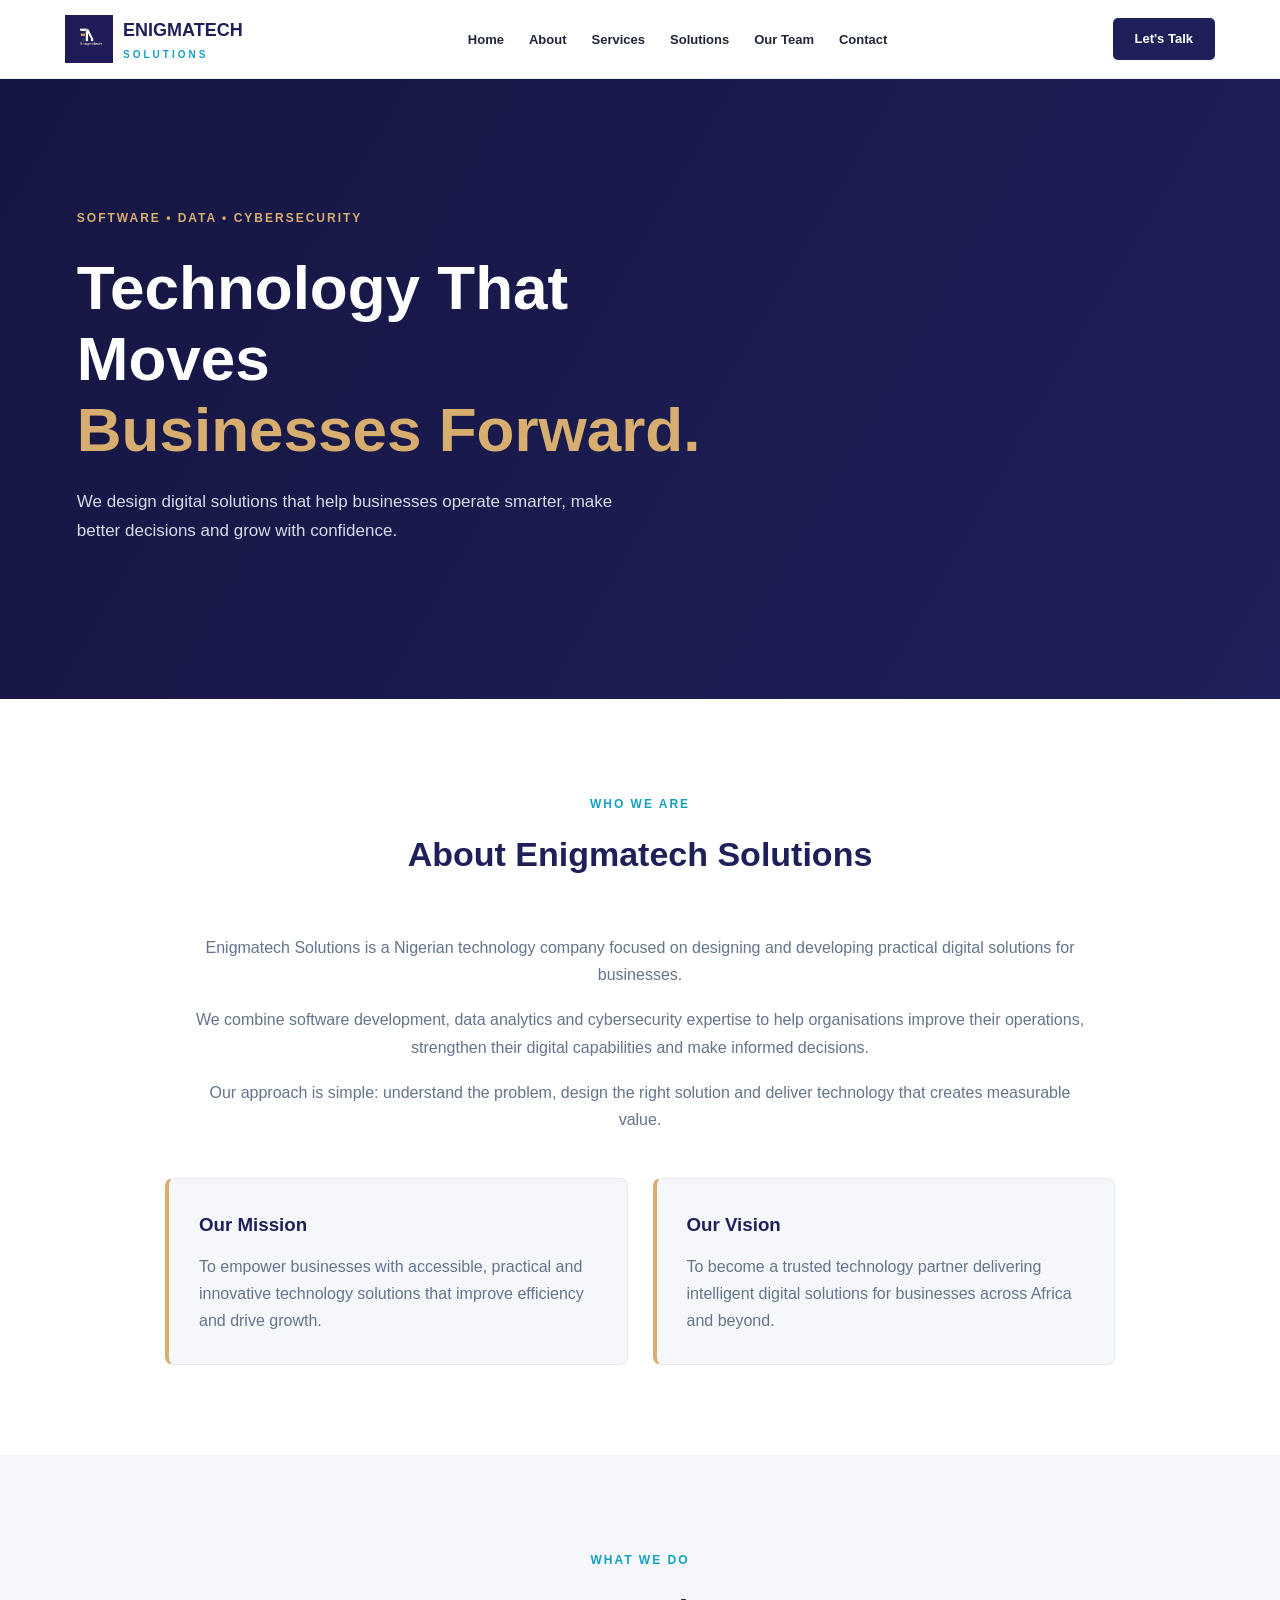
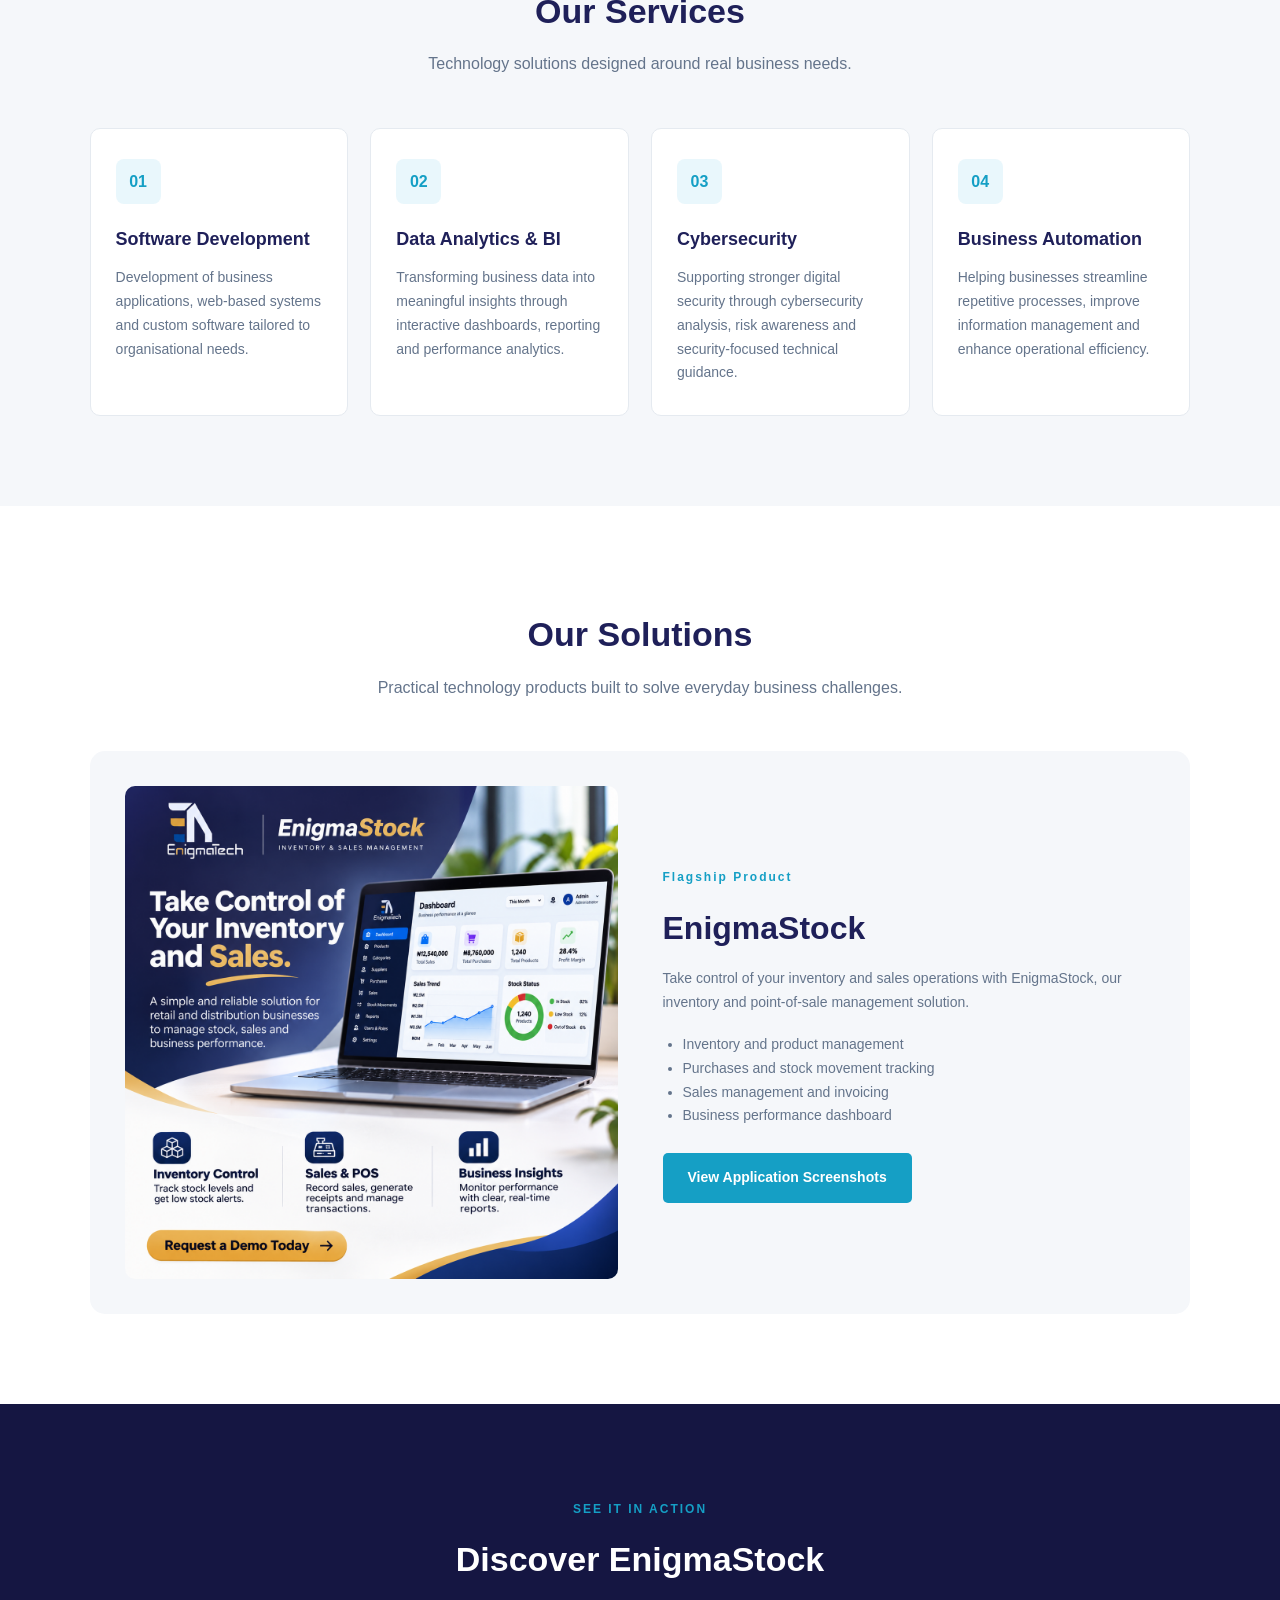
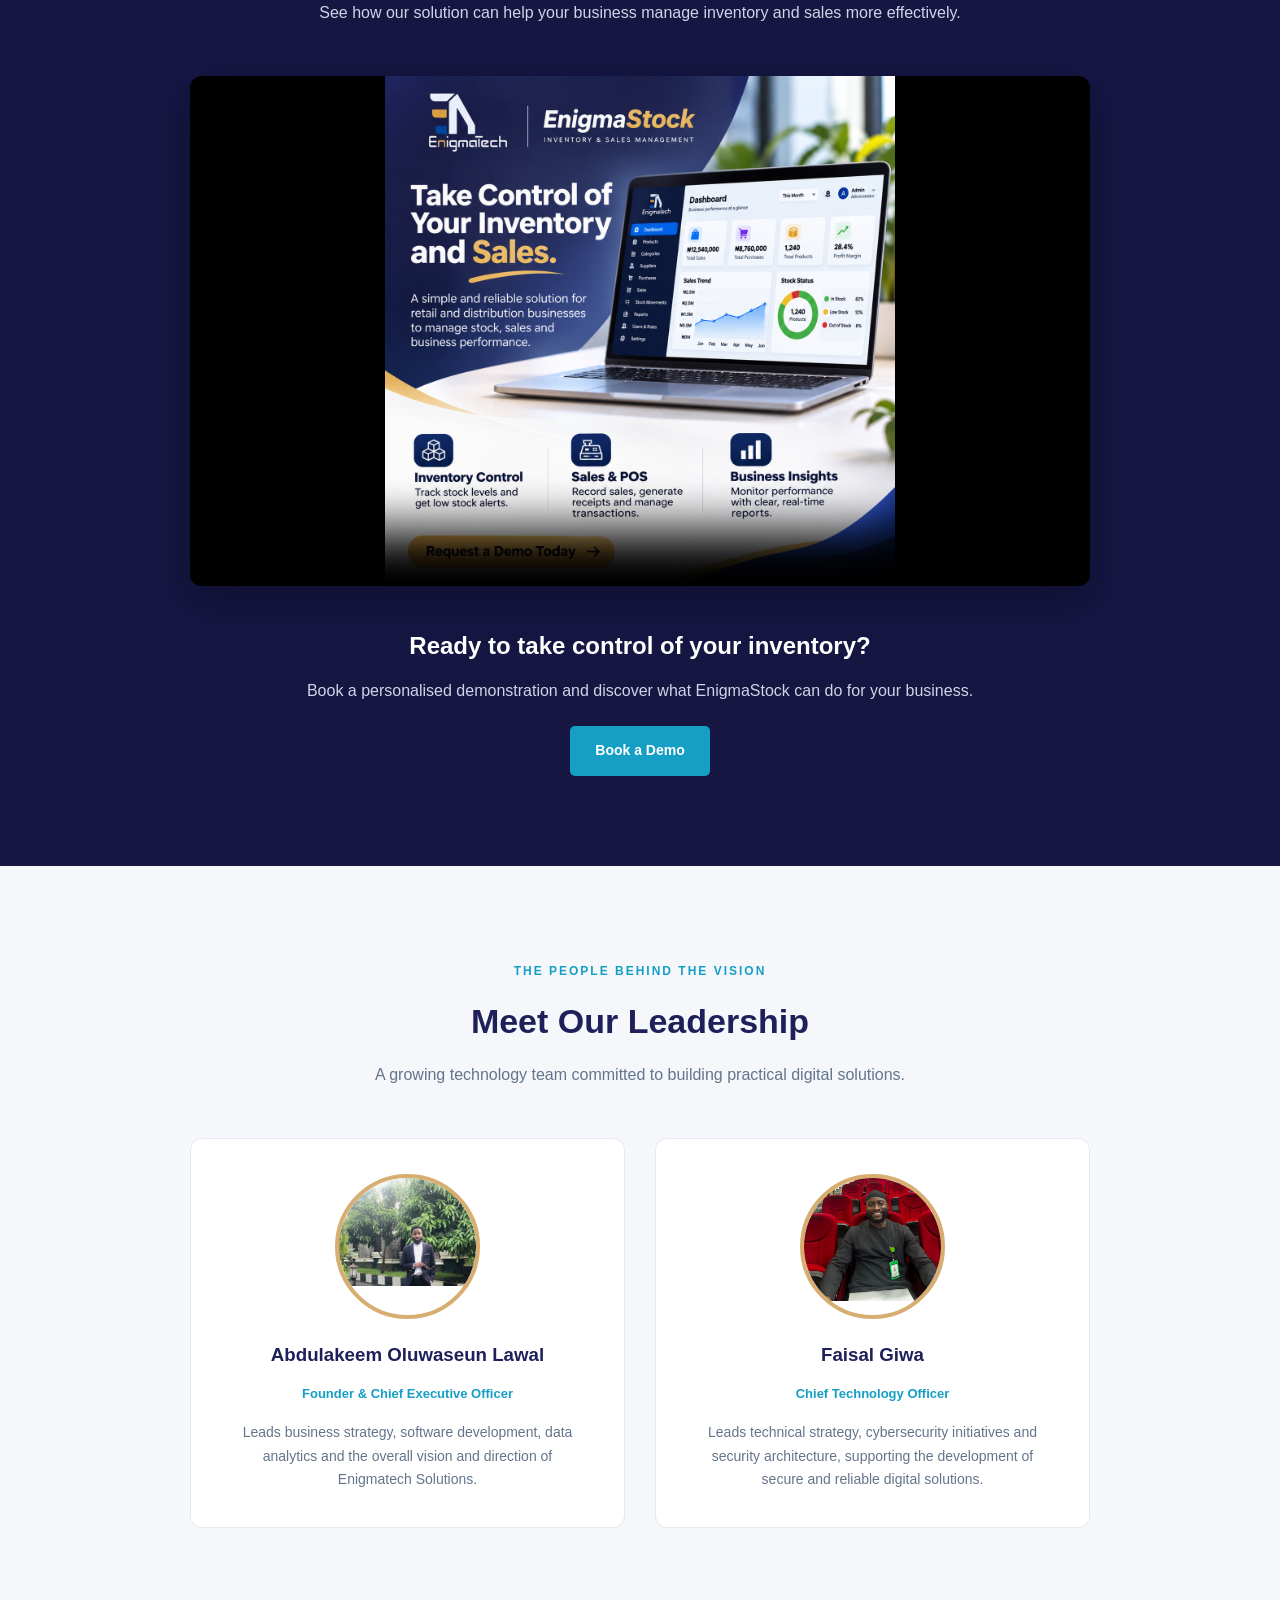
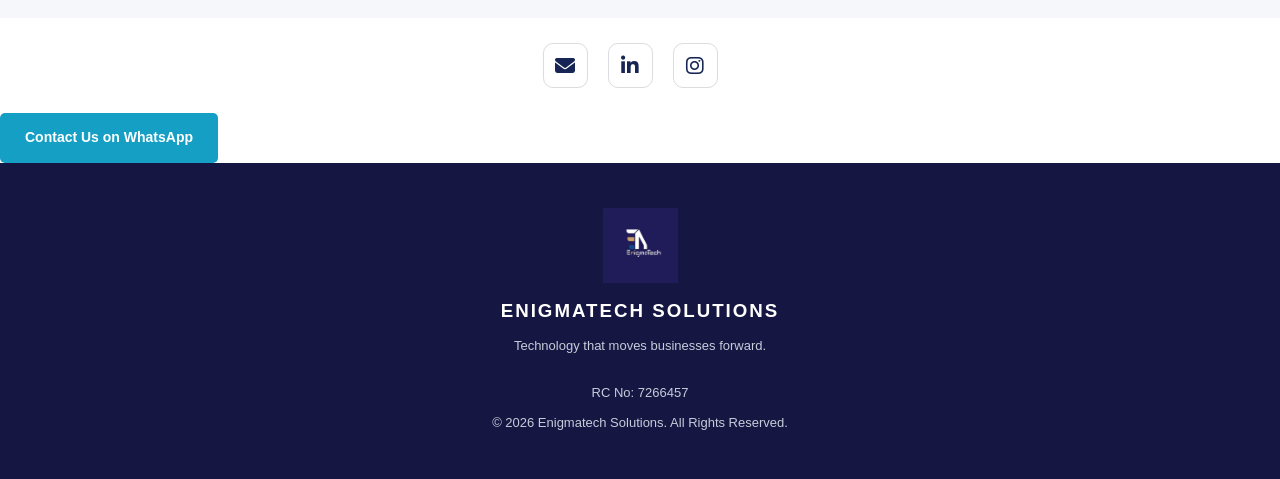
==== commit 0b2a5927: "Fix HTML encoding issues in index.html" ====
--- a/index.html
+++ b/index.html
@@ -365,7 +365,8 @@
           title="Instagram">
            <i class="fa-brands fa-instagram"></i>
        </a>
-
+<br>
+           
    </div>
             <a href="https://wa.me/2349031794332?text=Hello%20Enigmatech%20Solutions.%20I%20would%20like%20to%20make%20an%20enquiry."
                class="btn btn-primary"
--- a/style.css
+++ b/style.css
@@ -970,4 +970,36 @@
 
     .team-photo img:hover {
         transform: scale(1.05);
-    }+    }
+
+
+/* Contact Social Media Icons */
+.contact-details {
+    display: flex;
+    justify-content: center;
+    align-items: center;
+    gap: 20px;
+    margin: 25px 0;
+}
+
+    .contact-details a {
+        display: flex;
+        justify-content: center;
+        align-items: center;
+        width: 45px;
+        height: 45px;
+        border: 1px solid rgba(15, 23, 42, 0.15);
+        border-radius: 10px;
+        color: #172554;
+        background: transparent;
+        font-size: 20px;
+        text-decoration: none;
+        transition: all 0.3s ease;
+    }
+
+        .contact-details a:hover {
+            background: #38bdf8;
+            border-color: #38bdf8;
+            color: #ffffff;
+            transform: translateY(-4px);
+        }
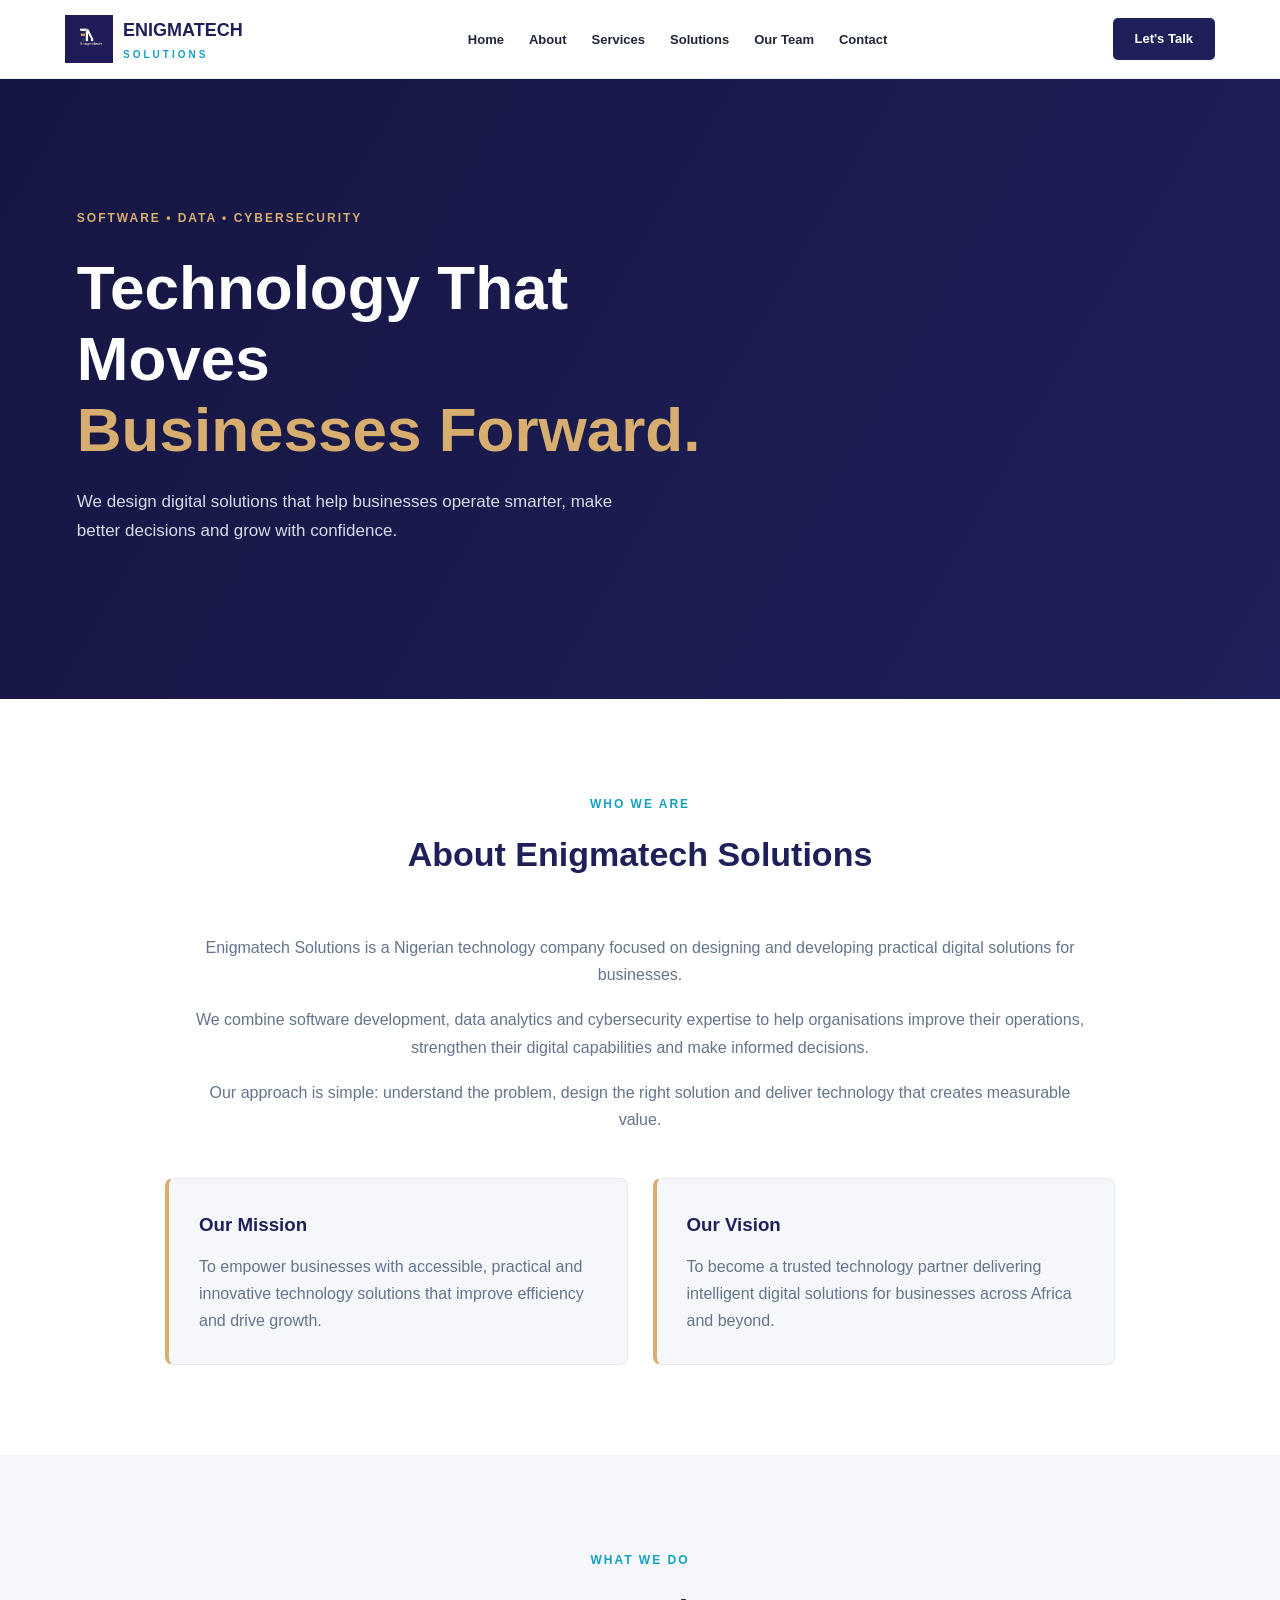
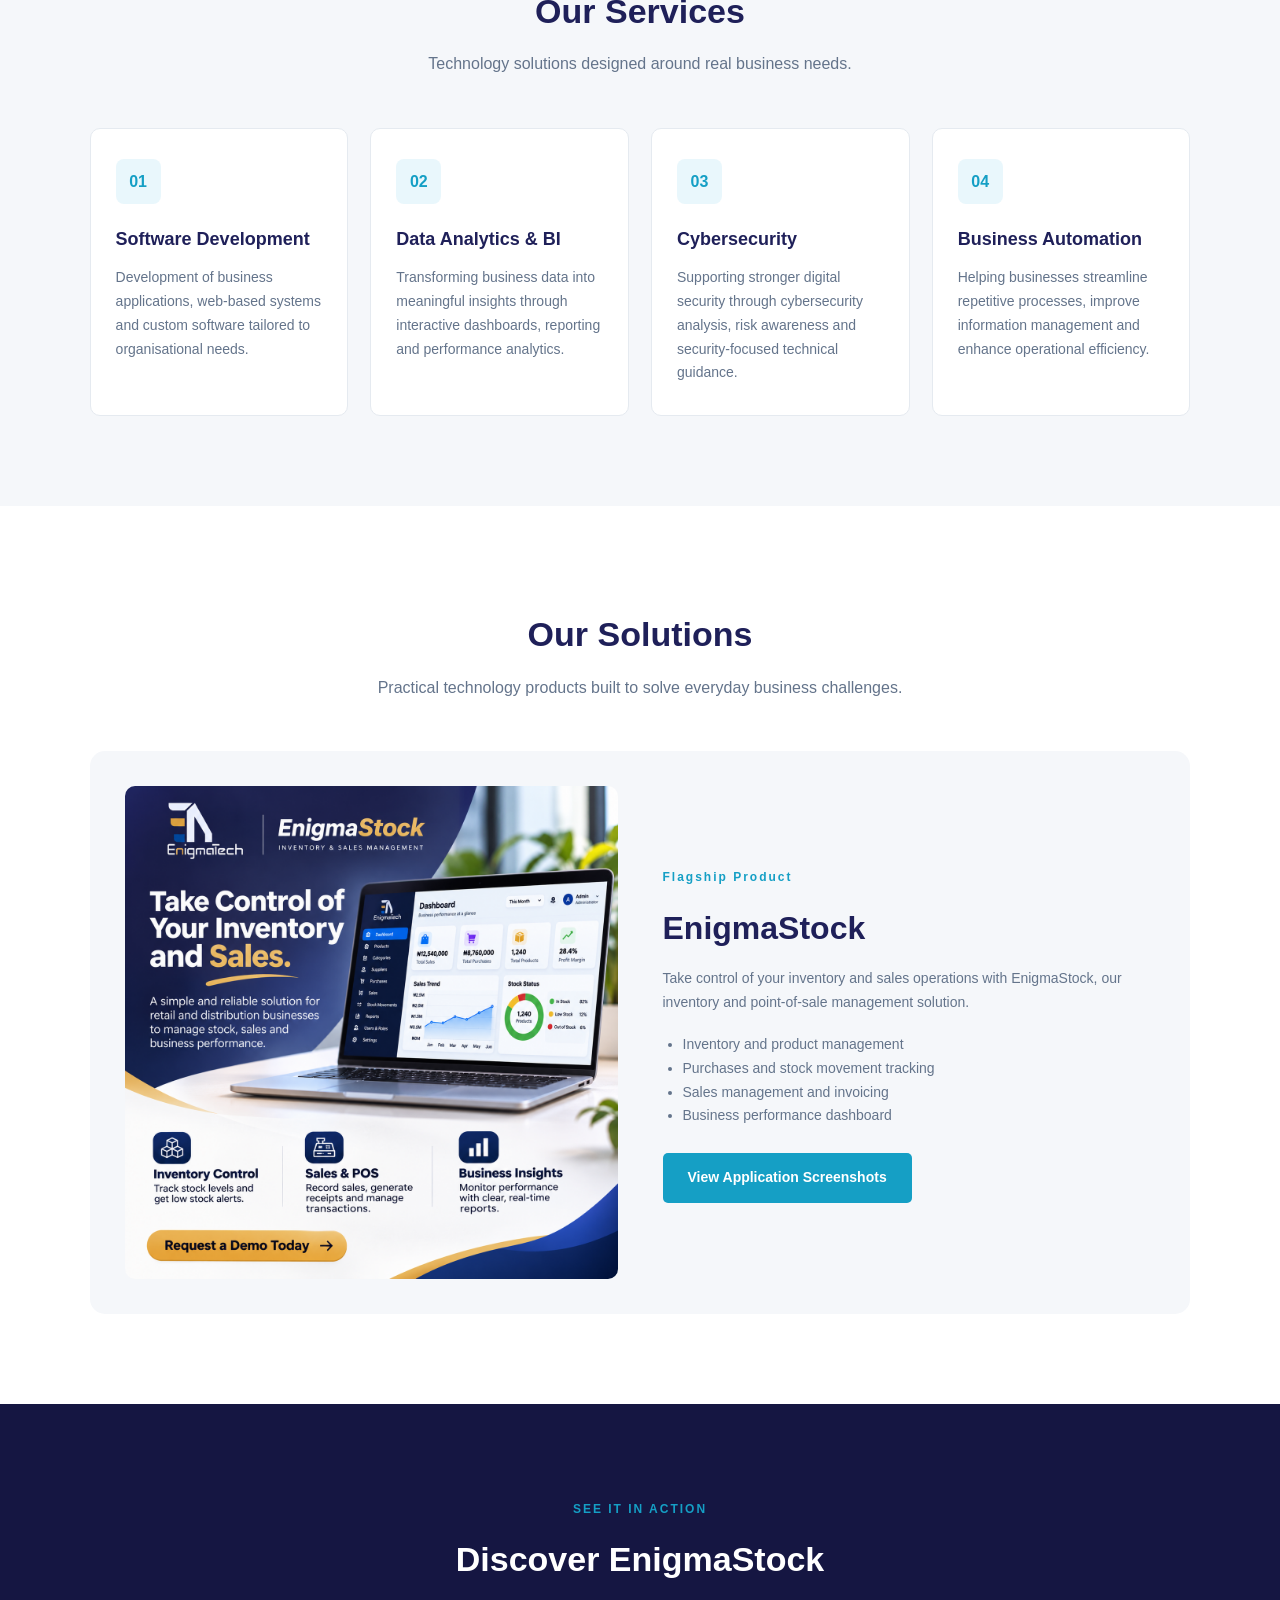
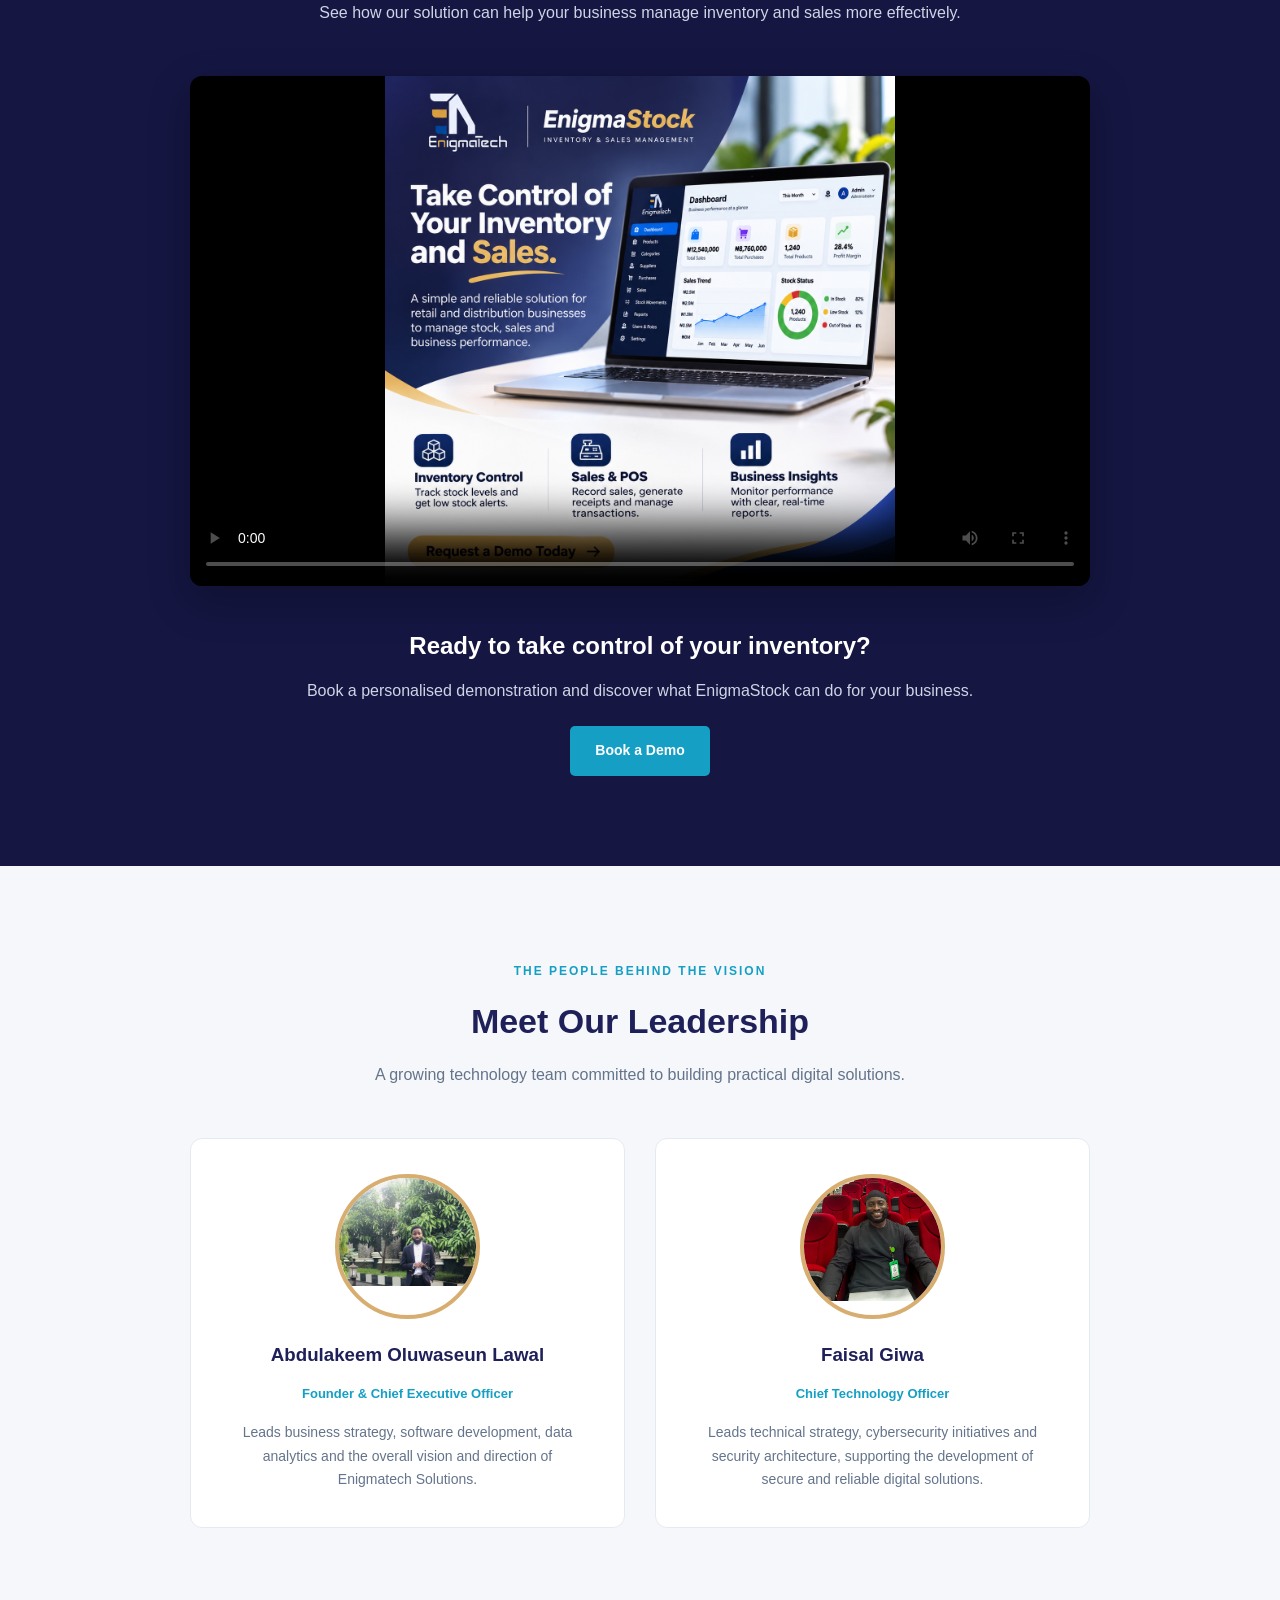
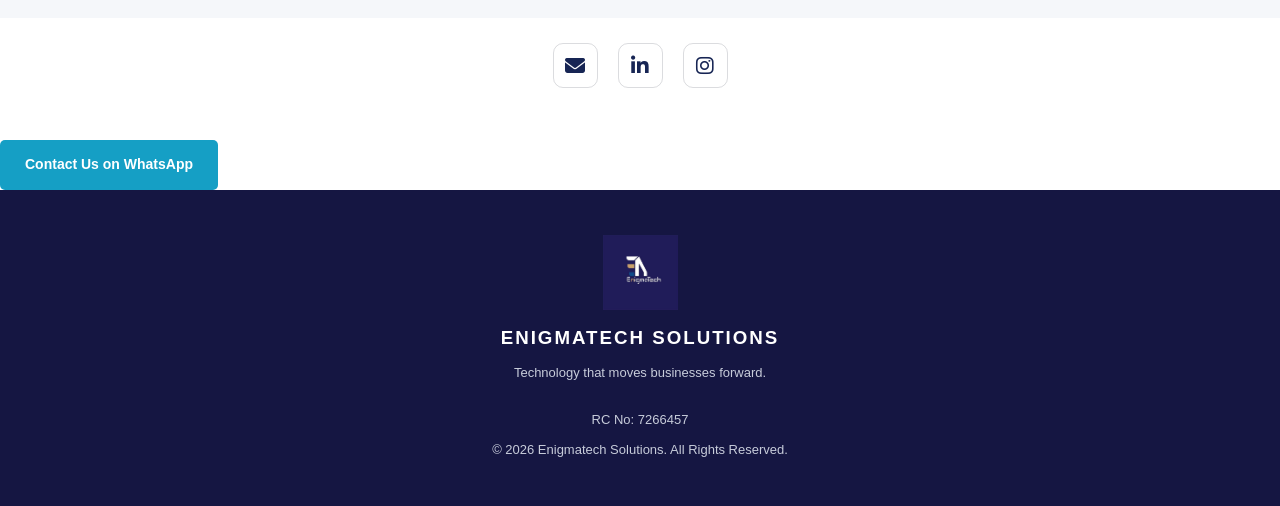
==== commit 3758874a: "Fix HTML encoding issues in index.html" ====
--- a/index.html
+++ b/index.html
@@ -365,9 +365,11 @@
           title="Instagram">
            <i class="fa-brands fa-instagram"></i>
        </a>
+            </div>
+        
 <br>
            
-   </div>
+  
             <a href="https://wa.me/2349031794332?text=Hello%20Enigmatech%20Solutions.%20I%20would%20like%20to%20make%20an%20enquiry."
                class="btn btn-primary"
                target="_blank"
